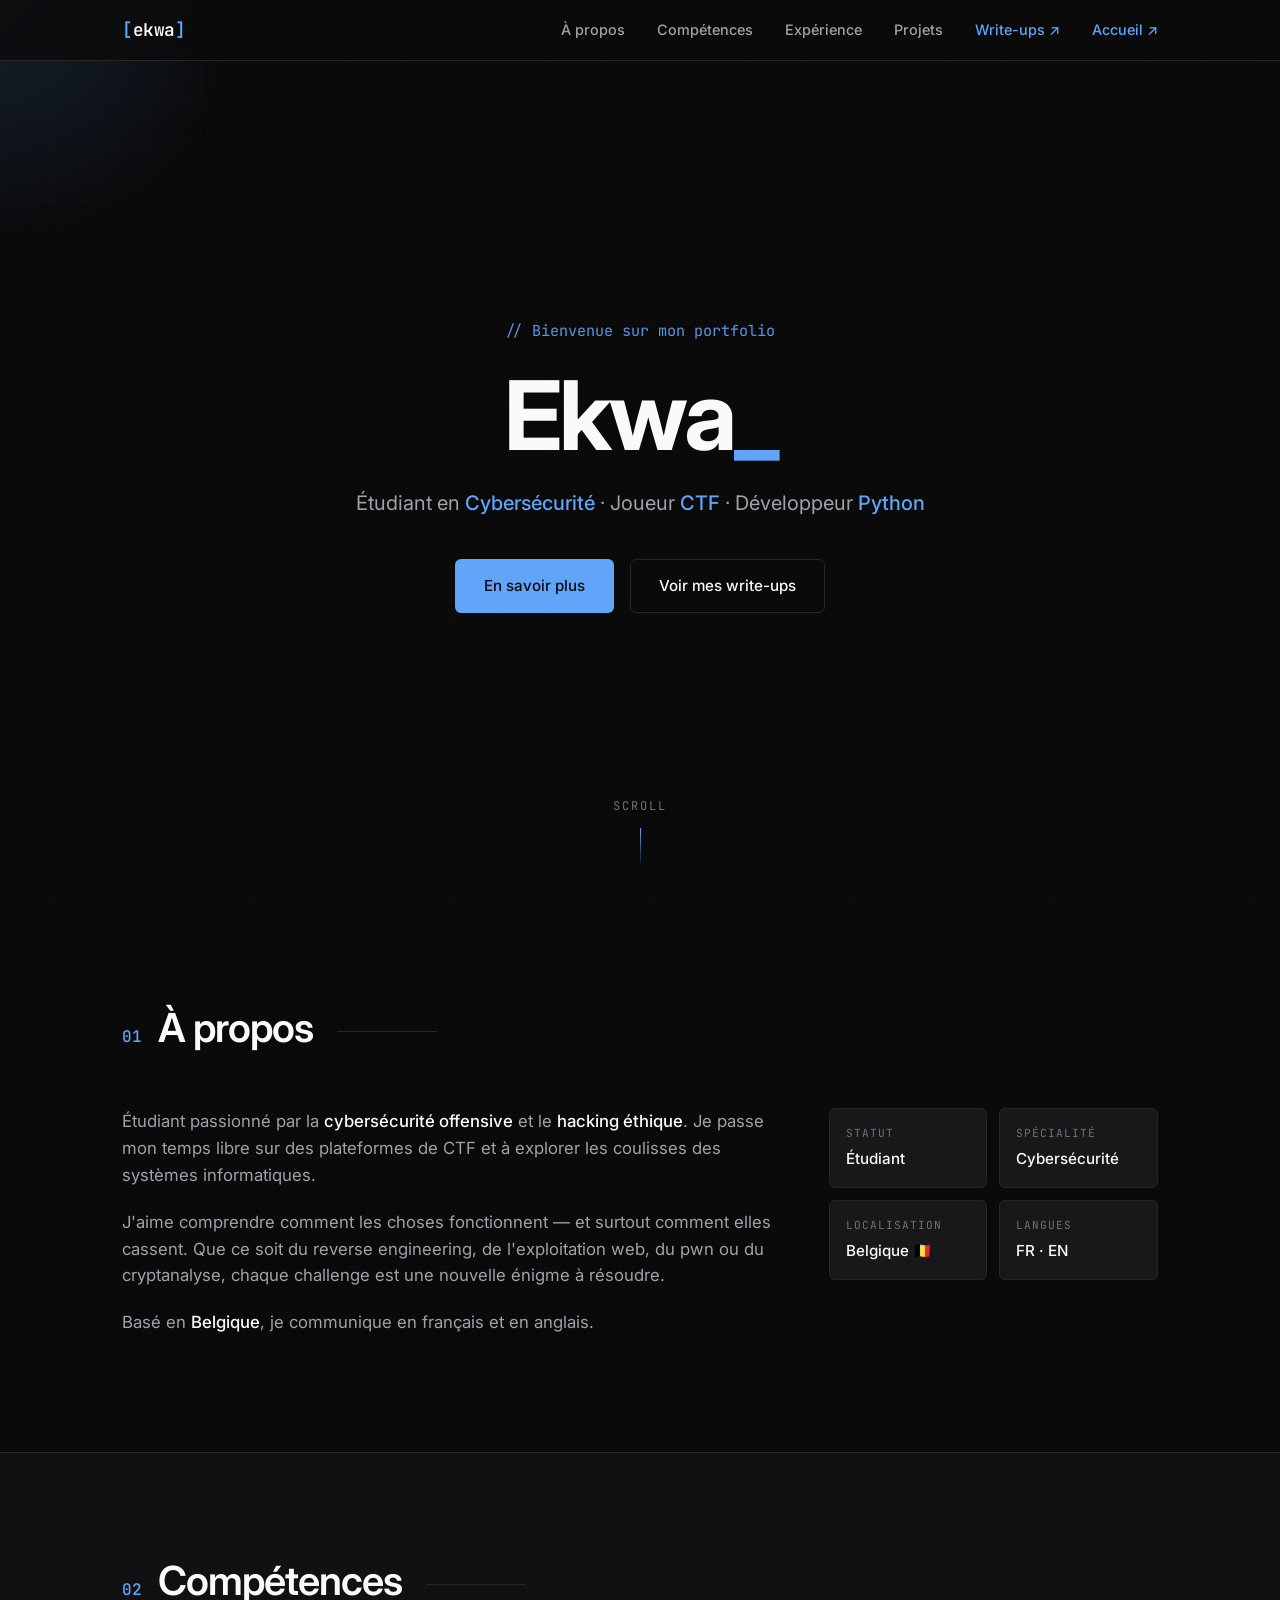
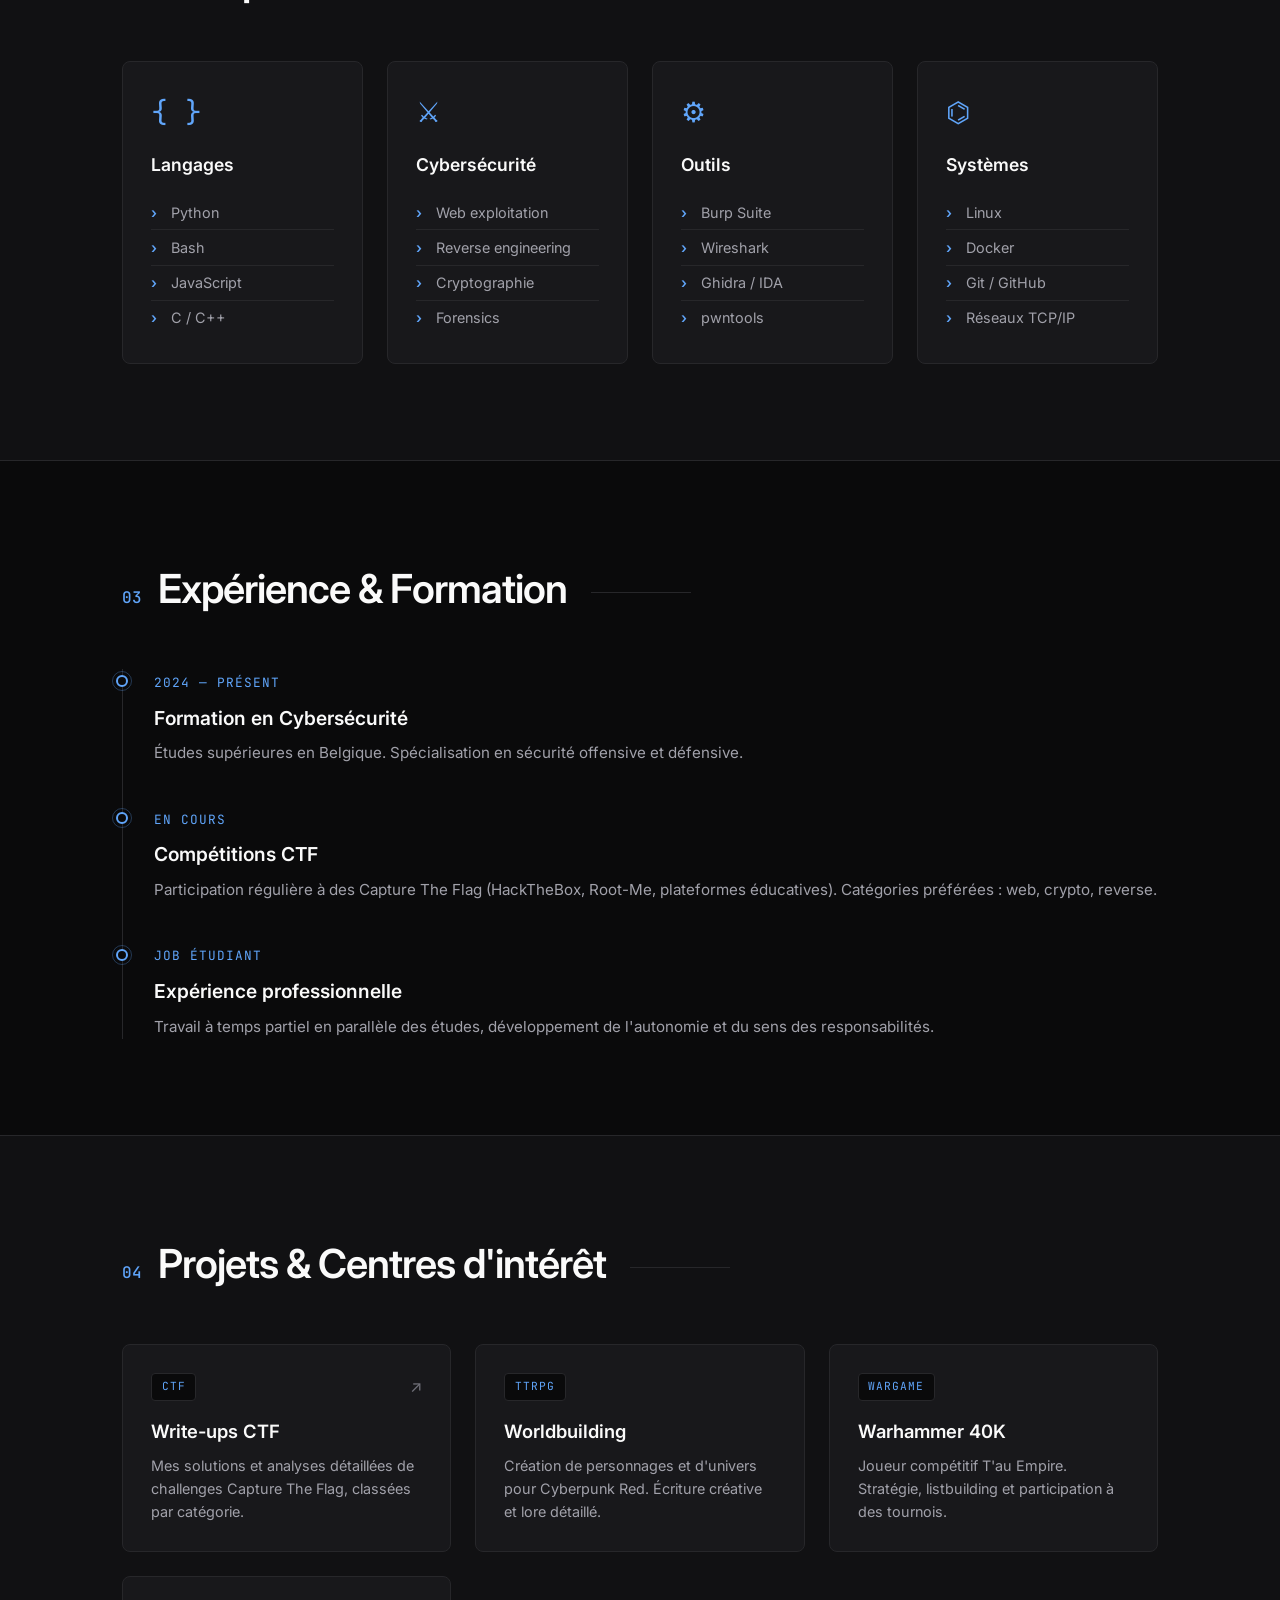
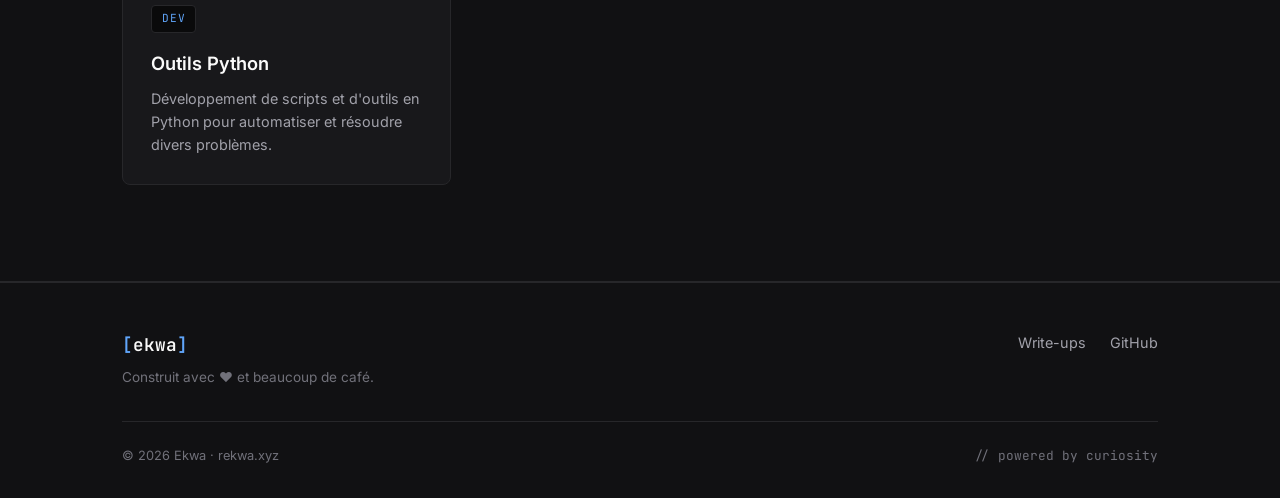
==== cv/index.html @ 4ee764b8 "main commit main commit" ====
<!DOCTYPE html>
<html lang="fr">
<head>
    <meta charset="UTF-8">
    <meta name="viewport" content="width=device-width, initial-scale=1.0">
    <title>Ekwa — Étudiant en Cybersécurité</title>
    <meta name="description" content="CV de Ekwa, étudiant en cybersécurité, joueur CTF, développeur Python.">
    <link rel="stylesheet" href="style.css">
    <link rel="preconnect" href="https://fonts.googleapis.com">
    <link rel="preconnect" href="https://fonts.gstatic.com" crossorigin>
    <link href="https://fonts.googleapis.com/css2?family=Inter:wght@300;400;500;600;700&family=JetBrains+Mono:wght@400;500&display=swap" rel="stylesheet">
</head>
<body>
    <div class="cursor-glow"></div>

    <nav class="navbar">
        <div class="nav-container">
            <a href="#" class="nav-logo">
                <span class="logo-bracket">[</span>ekwa<span class="logo-bracket">]</span>
            </a>
            <ul class="nav-links">
                <li><a href="#about">À propos</a></li>
                <li><a href="#skills">Compétences</a></li>
                <li><a href="#experience">Expérience</a></li>
                <li><a href="#projects">Projets</a></li>
                <li><a href="https://write-ups.rekwa.xyz" class="nav-external">Write-ups ↗</a></li>
                <li><a href="https://rekwa.xyz" class="nav-external">Accueil ↗</a></li>
            </ul>
        </div>
    </nav>

    <header class="hero">
        <div class="hero-content">
            <p class="hero-greeting">// Bienvenue sur mon portfolio</p>
            <h1 class="hero-title">
                Ekwa<span class="cursor-blink">_</span>
            </h1>
            <p class="hero-subtitle">
                Étudiant en <span class="accent">Cybersécurité</span> · Joueur <span class="accent">CTF</span> · Développeur <span class="accent">Python</span>
            </p>
            <div class="hero-actions">
                <a href="#about" class="btn btn-primary">En savoir plus</a>
                <a href="https://write-ups.rekwa.xyz" class="btn btn-secondary">Voir mes write-ups</a>
            </div>
        </div>
        <div class="hero-scroll">
            <span>scroll</span>
            <div class="scroll-line"></div>
        </div>
    </header>

    <section id="about" class="section">
        <div class="container">
            <div class="section-header">
                <span class="section-number">01</span>
                <h2 class="section-title">À propos</h2>
            </div>
            <div class="about-grid">
                <div class="about-text">
                    <p>Étudiant passionné par la <strong>cybersécurité offensive</strong> et le <strong>hacking éthique</strong>. Je passe mon temps libre sur des plateformes de CTF et à explorer les coulisses des systèmes informatiques.</p>
                    <p>J'aime comprendre comment les choses fonctionnent — et surtout comment elles cassent. Que ce soit du reverse engineering, de l'exploitation web, du pwn ou du cryptanalyse, chaque challenge est une nouvelle énigme à résoudre.</p>
                    <p>Basé en <strong>Belgique</strong>, je communique en français et en anglais.</p>
                </div>
                <div class="about-info">
                    <div class="info-card">
                        <span class="info-label">Statut</span>
                        <span class="info-value">Étudiant</span>
                    </div>
                    <div class="info-card">
                        <span class="info-label">Spécialité</span>
                        <span class="info-value">Cybersécurité</span>
                    </div>
                    <div class="info-card">
                        <span class="info-label">Localisation</span>
                        <span class="info-value">Belgique 🇧🇪</span>
                    </div>
                    <div class="info-card">
                        <span class="info-label">Langues</span>
                        <span class="info-value">FR · EN</span>
                    </div>
                </div>
            </div>
        </div>
    </section>

    <section id="skills" class="section section-alt">
        <div class="container">
            <div class="section-header">
                <span class="section-number">02</span>
                <h2 class="section-title">Compétences</h2>
            </div>
            <div class="skills-grid">
                <div class="skill-card">
                    <div class="skill-icon">{ }</div>
                    <h3>Langages</h3>
                    <ul class="skill-list">
                        <li>Python</li>
                        <li>Bash</li>
                        <li>JavaScript</li>
                        <li>C / C++</li>
                    </ul>
                </div>
                <div class="skill-card">
                    <div class="skill-icon">⚔</div>
                    <h3>Cybersécurité</h3>
                    <ul class="skill-list">
                        <li>Web exploitation</li>
                        <li>Reverse engineering</li>
                        <li>Cryptographie</li>
                        <li>Forensics</li>
                    </ul>
                </div>
                <div class="skill-card">
                    <div class="skill-icon">⚙</div>
                    <h3>Outils</h3>
                    <ul class="skill-list">
                        <li>Burp Suite</li>
                        <li>Wireshark</li>
                        <li>Ghidra / IDA</li>
                        <li>pwntools</li>
                    </ul>
                </div>
                <div class="skill-card">
                    <div class="skill-icon">⌬</div>
                    <h3>Systèmes</h3>
                    <ul class="skill-list">
                        <li>Linux</li>
                        <li>Docker</li>
                        <li>Git / GitHub</li>
                        <li>Réseaux TCP/IP</li>
                    </ul>
                </div>
            </div>
        </div>
    </section>

    <section id="experience" class="section">
        <div class="container">
            <div class="section-header">
                <span class="section-number">03</span>
                <h2 class="section-title">Expérience &amp; Formation</h2>
            </div>
            <div class="timeline">
                <div class="timeline-item">
                    <div class="timeline-marker"></div>
                    <div class="timeline-content">
                        <span class="timeline-date">2024 — Présent</span>
                        <h3>Formation en Cybersécurité</h3>
                        <p>Études supérieures en Belgique. Spécialisation en sécurité offensive et défensive.</p>
                    </div>
                </div>
                <div class="timeline-item">
                    <div class="timeline-marker"></div>
                    <div class="timeline-content">
                        <span class="timeline-date">En cours</span>
                        <h3>Compétitions CTF</h3>
                        <p>Participation régulière à des Capture The Flag (HackTheBox, Root-Me, plateformes éducatives). Catégories préférées : web, crypto, reverse.</p>
                    </div>
                </div>
                <div class="timeline-item">
                    <div class="timeline-marker"></div>
                    <div class="timeline-content">
                        <span class="timeline-date">Job étudiant</span>
                        <h3>Expérience professionnelle</h3>
                        <p>Travail à temps partiel en parallèle des études, développement de l'autonomie et du sens des responsabilités.</p>
                    </div>
                </div>
            </div>
        </div>
    </section>

    <section id="projects" class="section section-alt">
        <div class="container">
            <div class="section-header">
                <span class="section-number">04</span>
                <h2 class="section-title">Projets &amp; Centres d'intérêt</h2>
            </div>
            <div class="projects-grid">
                <a href="https://write-ups.rekwa.xyz" class="project-card">
                    <div class="project-header">
                        <span class="project-tag">CTF</span>
                        <span class="project-arrow">↗</span>
                    </div>
                    <h3>Write-ups CTF</h3>
                    <p>Mes solutions et analyses détaillées de challenges Capture The Flag, classées par catégorie.</p>
                </a>
                <div class="project-card">
                    <div class="project-header">
                        <span class="project-tag">TTRPG</span>
                    </div>
                    <h3>Worldbuilding</h3>
                    <p>Création de personnages et d'univers pour Cyberpunk Red. Écriture créative et lore détaillé.</p>
                </div>
                <div class="project-card">
                    <div class="project-header">
                        <span class="project-tag">WARGAME</span>
                    </div>
                    <h3>Warhammer 40K</h3>
                    <p>Joueur compétitif T'au Empire. Stratégie, listbuilding et participation à des tournois.</p>
                </div>
                <div class="project-card">
                    <div class="project-header">
                        <span class="project-tag">DEV</span>
                    </div>
                    <h3>Outils Python</h3>
                    <p>Développement de scripts et d'outils en Python pour automatiser et résoudre divers problèmes.</p>
                </div>
            </div>
        </div>
    </section>

    <footer class="footer">
        <div class="container">
            <div class="footer-content">
                <div class="footer-brand">
                    <span class="logo-bracket">[</span>ekwa<span class="logo-bracket">]</span>
                    <p>Construit avec ❤ et beaucoup de café.</p>
                </div>
                <div class="footer-links">
                    <a href="https://write-ups.rekwa.xyz">Write-ups</a>
                    <a href="https://github.com/Rekwaa" target="_blank" rel="noopener">GitHub</a>
                </div>
            </div>
            <div class="footer-bottom">
                <p>© <span id="year"></span> Ekwa · rekwa.xyz</p>
                <p class="footer-mono">// powered by curiosity</p>
            </div>
        </div>
    </footer>

    <script>
        document.getElementById('year').textContent = new Date().getFullYear();

        // Smooth scroll
        document.querySelectorAll('a[href^="#"]').forEach(anchor => {
            anchor.addEventListener('click', function (e) {
                const target = document.querySelector(this.getAttribute('href'));
                if (target) {
                    e.preventDefault();
                    target.scrollIntoView({ behavior: 'smooth', block: 'start' });
                }
            });
        });

        // Cursor glow effect
        const glow = document.querySelector('.cursor-glow');
        document.addEventListener('mousemove', (e) => {
            glow.style.left = e.clientX + 'px';
            glow.style.top = e.clientY + 'px';
        });

        // Reveal on scroll
        const observer = new IntersectionObserver((entries) => {
            entries.forEach(entry => {
                if (entry.isIntersecting) {
                    entry.target.classList.add('visible');
                }
            });
        }, { threshold: 0.1 });

        document.querySelectorAll('.section, .skill-card, .project-card, .timeline-item').forEach(el => {
            observer.observe(el);
        });
    </script>
</body>
</html>
---- cv/style.css ----
/* ============ RESET & BASE ============ */
*, *::before, *::after {
    box-sizing: border-box;
    margin: 0;
    padding: 0;
}

:root {
    --bg-primary: #0a0a0b;
    --bg-secondary: #111113;
    --bg-tertiary: #18181b;
    --border: #27272a;
    --border-hover: #3f3f46;
    --text-primary: #fafafa;
    --text-secondary: #a1a1aa;
    --text-muted: #71717a;
    --accent: #60a5fa;
    --accent-hover: #93c5fd;
    --accent-glow: rgba(96, 165, 250, 0.15);
    --font-sans: 'Inter', -apple-system, BlinkMacSystemFont, sans-serif;
    --font-mono: 'JetBrains Mono', 'Courier New', monospace;
}

html {
    scroll-behavior: smooth;
}

body {
    background: var(--bg-primary);
    color: var(--text-primary);
    font-family: var(--font-sans);
    line-height: 1.6;
    overflow-x: hidden;
    -webkit-font-smoothing: antialiased;
    cursor: default;
}

/* Background grid pattern */
body::before {
    content: '';
    position: fixed;
    top: 0; left: 0;
    width: 100%; height: 100%;
    background-image:
        linear-gradient(rgba(255,255,255,0.015) 1px, transparent 1px),
        linear-gradient(90deg, rgba(255,255,255,0.015) 1px, transparent 1px);
    background-size: 50px 50px;
    pointer-events: none;
    z-index: 0;
}

.cursor-glow {
    position: fixed;
    width: 500px; height: 500px;
    border-radius: 50%;
    background: radial-gradient(circle, var(--accent-glow) 0%, transparent 70%);
    pointer-events: none;
    transform: translate(-50%, -50%);
    z-index: 1;
    transition: opacity 0.3s;
}

.container {
    max-width: 1100px;
    margin: 0 auto;
    padding: 0 2rem;
    position: relative;
    z-index: 2;
}

/* ============ NAVIGATION ============ */
.navbar {
    position: fixed;
    top: 0; left: 0; right: 0;
    background: rgba(10, 10, 11, 0.8);
    backdrop-filter: blur(12px);
    -webkit-backdrop-filter: blur(12px);
    border-bottom: 1px solid var(--border);
    z-index: 100;
    padding: 1rem 0;
}

.nav-container {
    max-width: 1100px;
    margin: 0 auto;
    padding: 0 2rem;
    display: flex;
    justify-content: space-between;
    align-items: center;
}

.nav-logo {
    font-family: var(--font-mono);
    font-size: 1.1rem;
    font-weight: 600;
    color: var(--text-primary);
    text-decoration: none;
    letter-spacing: -0.5px;
}

.logo-bracket {
    color: var(--accent);
}

.nav-links {
    display: flex;
    gap: 2rem;
    list-style: none;
}

.nav-links a {
    color: var(--text-secondary);
    text-decoration: none;
    font-size: 0.9rem;
    font-weight: 500;
    transition: color 0.2s;
    position: relative;
}

.nav-links a:hover {
    color: var(--text-primary);
}

.nav-links a:not(.nav-external)::after {
    content: '';
    position: absolute;
    bottom: -4px; left: 0;
    width: 0; height: 1px;
    background: var(--accent);
    transition: width 0.2s;
}

.nav-links a:not(.nav-external):hover::after {
    width: 100%;
}

.nav-external {
    color: var(--accent) !important;
}

/* ============ HERO ============ */
.hero {
    min-height: 100vh;
    display: flex;
    flex-direction: column;
    justify-content: center;
    align-items: center;
    position: relative;
    padding: 6rem 2rem 4rem;
    z-index: 2;
}

.hero-content {
    text-align: center;
    max-width: 800px;
    animation: fadeInUp 0.8s ease-out;
}

.hero-greeting {
    font-family: var(--font-mono);
    color: var(--accent);
    font-size: 0.95rem;
    margin-bottom: 1.5rem;
    opacity: 0.9;
}

.hero-title {
    font-size: clamp(3rem, 10vw, 6rem);
    font-weight: 700;
    letter-spacing: -3px;
    margin-bottom: 1.5rem;
    line-height: 1;
}

.cursor-blink {
    color: var(--accent);
    animation: blink 1s infinite;
}

@keyframes blink {
    0%, 50% { opacity: 1; }
    51%, 100% { opacity: 0; }
}

.hero-subtitle {
    font-size: 1.25rem;
    color: var(--text-secondary);
    margin-bottom: 2.5rem;
    font-weight: 400;
}

.accent {
    color: var(--accent);
    font-weight: 500;
}

.hero-actions {
    display: flex;
    gap: 1rem;
    justify-content: center;
    flex-wrap: wrap;
}

.btn {
    padding: 0.85rem 1.75rem;
    border-radius: 6px;
    text-decoration: none;
    font-weight: 500;
    font-size: 0.95rem;
    transition: all 0.2s;
    display: inline-block;
    border: 1px solid transparent;
}

.btn-primary {
    background: var(--accent);
    color: var(--bg-primary);
}

.btn-primary:hover {
    background: var(--accent-hover);
    transform: translateY(-2px);
    box-shadow: 0 10px 25px var(--accent-glow);
}

.btn-secondary {
    background: transparent;
    color: var(--text-primary);
    border-color: var(--border);
}

.btn-secondary:hover {
    border-color: var(--accent);
    color: var(--accent);
    transform: translateY(-2px);
}

.hero-scroll {
    position: absolute;
    bottom: 2rem;
    left: 50%;
    transform: translateX(-50%);
    display: flex;
    flex-direction: column;
    align-items: center;
    gap: 0.75rem;
    color: var(--text-muted);
    font-family: var(--font-mono);
    font-size: 0.75rem;
    letter-spacing: 2px;
    text-transform: uppercase;
}

.scroll-line {
    width: 1px;
    height: 40px;
    background: linear-gradient(to bottom, var(--accent), transparent);
    animation: scrollPulse 2s infinite;
}

@keyframes scrollPulse {
    0% { transform: scaleY(0.5); transform-origin: top; }
    50% { transform: scaleY(1); transform-origin: top; }
    50.01% { transform-origin: bottom; }
    100% { transform: scaleY(0.5); transform-origin: bottom; }
}

@keyframes fadeInUp {
    from { opacity: 0; transform: translateY(30px); }
    to { opacity: 1; transform: translateY(0); }
}

/* ============ SECTIONS ============ */
.section {
    padding: 6rem 0;
    position: relative;
    z-index: 2;
    opacity: 0;
    transform: translateY(20px);
    transition: opacity 0.6s, transform 0.6s;
}

.section.visible {
    opacity: 1;
    transform: translateY(0);
}

.section-alt {
    background: var(--bg-secondary);
    border-top: 1px solid var(--border);
    border-bottom: 1px solid var(--border);
}

.section-header {
    display: flex;
    align-items: baseline;
    gap: 1rem;
    margin-bottom: 3rem;
}

.section-number {
    font-family: var(--font-mono);
    color: var(--accent);
    font-size: 1rem;
    font-weight: 500;
}

.section-title {
    font-size: clamp(1.75rem, 4vw, 2.5rem);
    font-weight: 600;
    letter-spacing: -1px;
}

.section-title::after {
    content: '';
    display: inline-block;
    width: 100px;
    height: 1px;
    background: var(--border);
    vertical-align: middle;
    margin-left: 1.5rem;
}

/* ============ ABOUT ============ */
.about-grid {
    display: grid;
    grid-template-columns: 2fr 1fr;
    gap: 3rem;
    align-items: start;
}

.about-text p {
    color: var(--text-secondary);
    margin-bottom: 1.25rem;
    font-size: 1.05rem;
}

.about-text strong {
    color: var(--text-primary);
    font-weight: 500;
}

.about-info {
    display: grid;
    grid-template-columns: 1fr 1fr;
    gap: 0.75rem;
}

.info-card {
    background: var(--bg-tertiary);
    border: 1px solid var(--border);
    border-radius: 6px;
    padding: 1rem;
    display: flex;
    flex-direction: column;
    gap: 0.25rem;
    transition: border-color 0.2s;
}

.info-card:hover {
    border-color: var(--border-hover);
}

.info-label {
    font-family: var(--font-mono);
    font-size: 0.7rem;
    text-transform: uppercase;
    color: var(--text-muted);
    letter-spacing: 1px;
}

.info-value {
    color: var(--text-primary);
    font-weight: 500;
    font-size: 0.95rem;
}

/* ============ SKILLS ============ */
.skills-grid {
    display: grid;
    grid-template-columns: repeat(auto-fit, minmax(220px, 1fr));
    gap: 1.5rem;
}

.skill-card {
    background: var(--bg-tertiary);
    border: 1px solid var(--border);
    border-radius: 8px;
    padding: 1.75rem;
    transition: all 0.3s;
    opacity: 0;
    transform: translateY(20px);
}

.skill-card.visible {
    opacity: 1;
    transform: translateY(0);
}

.skill-card:hover {
    border-color: var(--accent);
    transform: translateY(-4px);
    box-shadow: 0 10px 30px rgba(0,0,0,0.3);
}

.skill-icon {
    font-family: var(--font-mono);
    font-size: 1.75rem;
    color: var(--accent);
    margin-bottom: 1rem;
}

.skill-card h3 {
    font-size: 1.1rem;
    margin-bottom: 1rem;
    font-weight: 600;
}

.skill-list {
    list-style: none;
}

.skill-list li {
    color: var(--text-secondary);
    padding: 0.35rem 0;
    font-size: 0.9rem;
    border-bottom: 1px solid var(--border);
    position: relative;
    padding-left: 1.25rem;
}

.skill-list li::before {
    content: '›';
    position: absolute;
    left: 0;
    color: var(--accent);
    font-weight: 600;
}

.skill-list li:last-child {
    border-bottom: none;
}

/* ============ TIMELINE ============ */
.timeline {
    position: relative;
    padding-left: 2rem;
}

.timeline::before {
    content: '';
    position: absolute;
    left: 0; top: 0; bottom: 0;
    width: 1px;
    background: var(--border);
}

.timeline-item {
    position: relative;
    padding-bottom: 2.5rem;
    opacity: 0;
    transform: translateX(-20px);
    transition: all 0.5s;
}

.timeline-item.visible {
    opacity: 1;
    transform: translateX(0);
}

.timeline-item:last-child {
    padding-bottom: 0;
}

.timeline-marker {
    position: absolute;
    left: -2.4rem;
    top: 0.4rem;
    width: 12px; height: 12px;
    background: var(--bg-primary);
    border: 2px solid var(--accent);
    border-radius: 50%;
}

.timeline-marker::after {
    content: '';
    position: absolute;
    inset: -6px;
    border: 1px solid var(--accent);
    border-radius: 50%;
    opacity: 0.3;
    animation: ping 2s infinite;
}

@keyframes ping {
    0% { transform: scale(1); opacity: 0.3; }
    100% { transform: scale(1.8); opacity: 0; }
}

.timeline-date {
    font-family: var(--font-mono);
    font-size: 0.8rem;
    color: var(--accent);
    text-transform: uppercase;
    letter-spacing: 1px;
}

.timeline-content h3 {
    font-size: 1.2rem;
    margin: 0.5rem 0;
    font-weight: 600;
}

.timeline-content p {
    color: var(--text-secondary);
    font-size: 0.95rem;
}

/* ============ PROJECTS ============ */
.projects-grid {
    display: grid;
    grid-template-columns: repeat(auto-fit, minmax(250px, 1fr));
    gap: 1.5rem;
}

.project-card {
    background: var(--bg-tertiary);
    border: 1px solid var(--border);
    border-radius: 8px;
    padding: 1.75rem;
    text-decoration: none;
    color: inherit;
    display: block;
    transition: all 0.3s;
    opacity: 0;
    transform: translateY(20px);
}

.project-card.visible {
    opacity: 1;
    transform: translateY(0);
}

.project-card:hover {
    border-color: var(--accent);
    transform: translateY(-4px);
    box-shadow: 0 10px 30px rgba(0,0,0,0.3);
}

.project-header {
    display: flex;
    justify-content: space-between;
    align-items: center;
    margin-bottom: 1rem;
}

.project-tag {
    font-family: var(--font-mono);
    font-size: 0.7rem;
    background: var(--bg-primary);
    color: var(--accent);
    padding: 0.25rem 0.6rem;
    border-radius: 4px;
    border: 1px solid var(--border);
    text-transform: uppercase;
    letter-spacing: 1px;
}

.project-arrow {
    color: var(--text-muted);
    transition: all 0.2s;
}

.project-card:hover .project-arrow {
    color: var(--accent);
    transform: translate(2px, -2px);
}

.project-card h3 {
    font-size: 1.15rem;
    margin-bottom: 0.5rem;
    font-weight: 600;
}

.project-card p {
    color: var(--text-secondary);
    font-size: 0.9rem;
}

/* ============ FOOTER ============ */
.footer {
    background: var(--bg-secondary);
    border-top: 1px solid var(--border);
    padding: 3rem 0 2rem;
    position: relative;
    z-index: 2;
}

.footer-content {
    display: flex;
    justify-content: space-between;
    align-items: flex-start;
    flex-wrap: wrap;
    gap: 2rem;
    padding-bottom: 2rem;
    border-bottom: 1px solid var(--border);
    margin-bottom: 1.5rem;
}

.footer-brand {
    font-family: var(--font-mono);
    font-size: 1.1rem;
    font-weight: 600;
}

.footer-brand p {
    font-family: var(--font-sans);
    font-weight: 400;
    font-size: 0.85rem;
    color: var(--text-muted);
    margin-top: 0.5rem;
}

.footer-links {
    display: flex;
    gap: 1.5rem;
}

.footer-links a {
    color: var(--text-secondary);
    text-decoration: none;
    font-size: 0.9rem;
    transition: color 0.2s;
}

.footer-links a:hover {
    color: var(--accent);
}

.footer-bottom {
    display: flex;
    justify-content: space-between;
    flex-wrap: wrap;
    gap: 0.5rem;
    font-size: 0.8rem;
    color: var(--text-muted);
}

.footer-mono {
    font-family: var(--font-mono);
}

/* ============ RESPONSIVE ============ */
@media (max-width: 768px) {
    .nav-links { gap: 1rem; }
    .nav-links a { font-size: 0.8rem; }
    .nav-links li:nth-child(1),
    .nav-links li:nth-child(3) { display: none; }
    .about-grid { grid-template-columns: 1fr; }
    .section-title::after { display: none; }
    .container { padding: 0 1.25rem; }
    .nav-container { padding: 0 1.25rem; }
    .section { padding: 4rem 0; }
    .cursor-glow { display: none; }
}
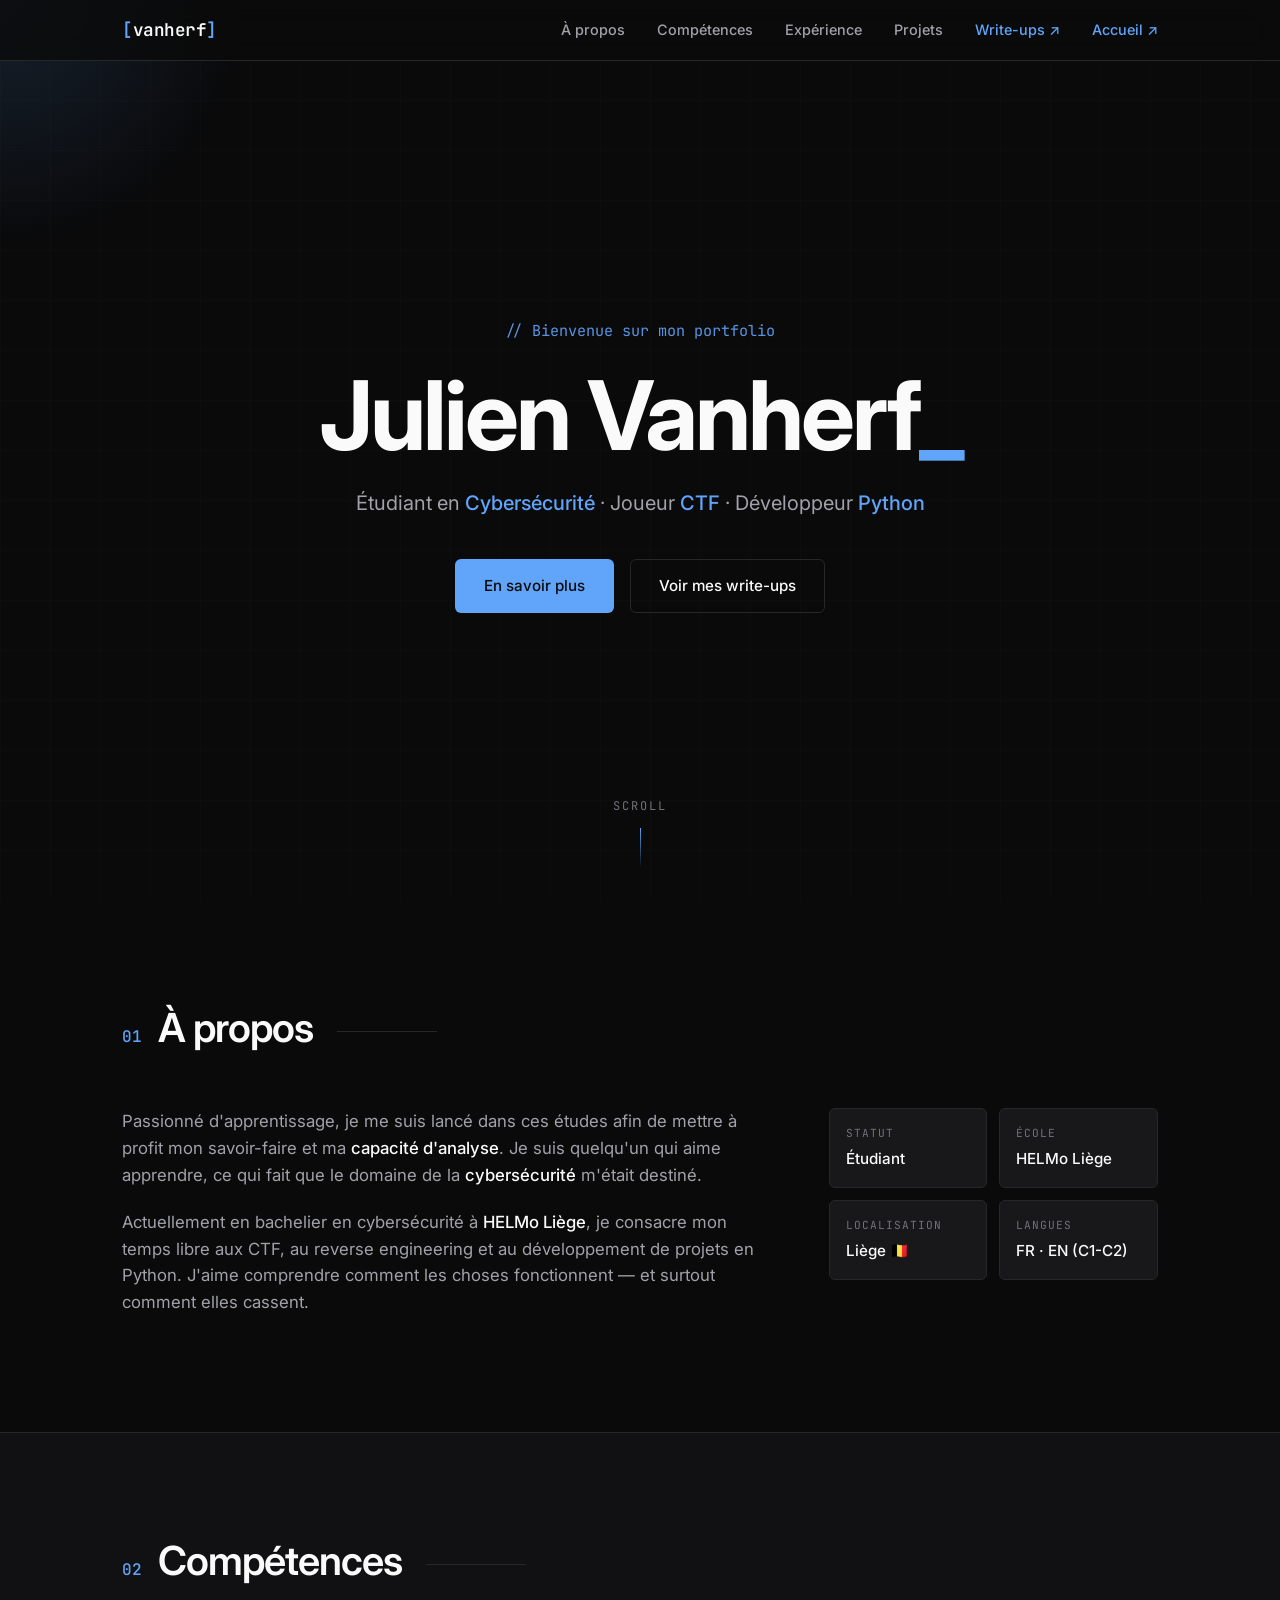
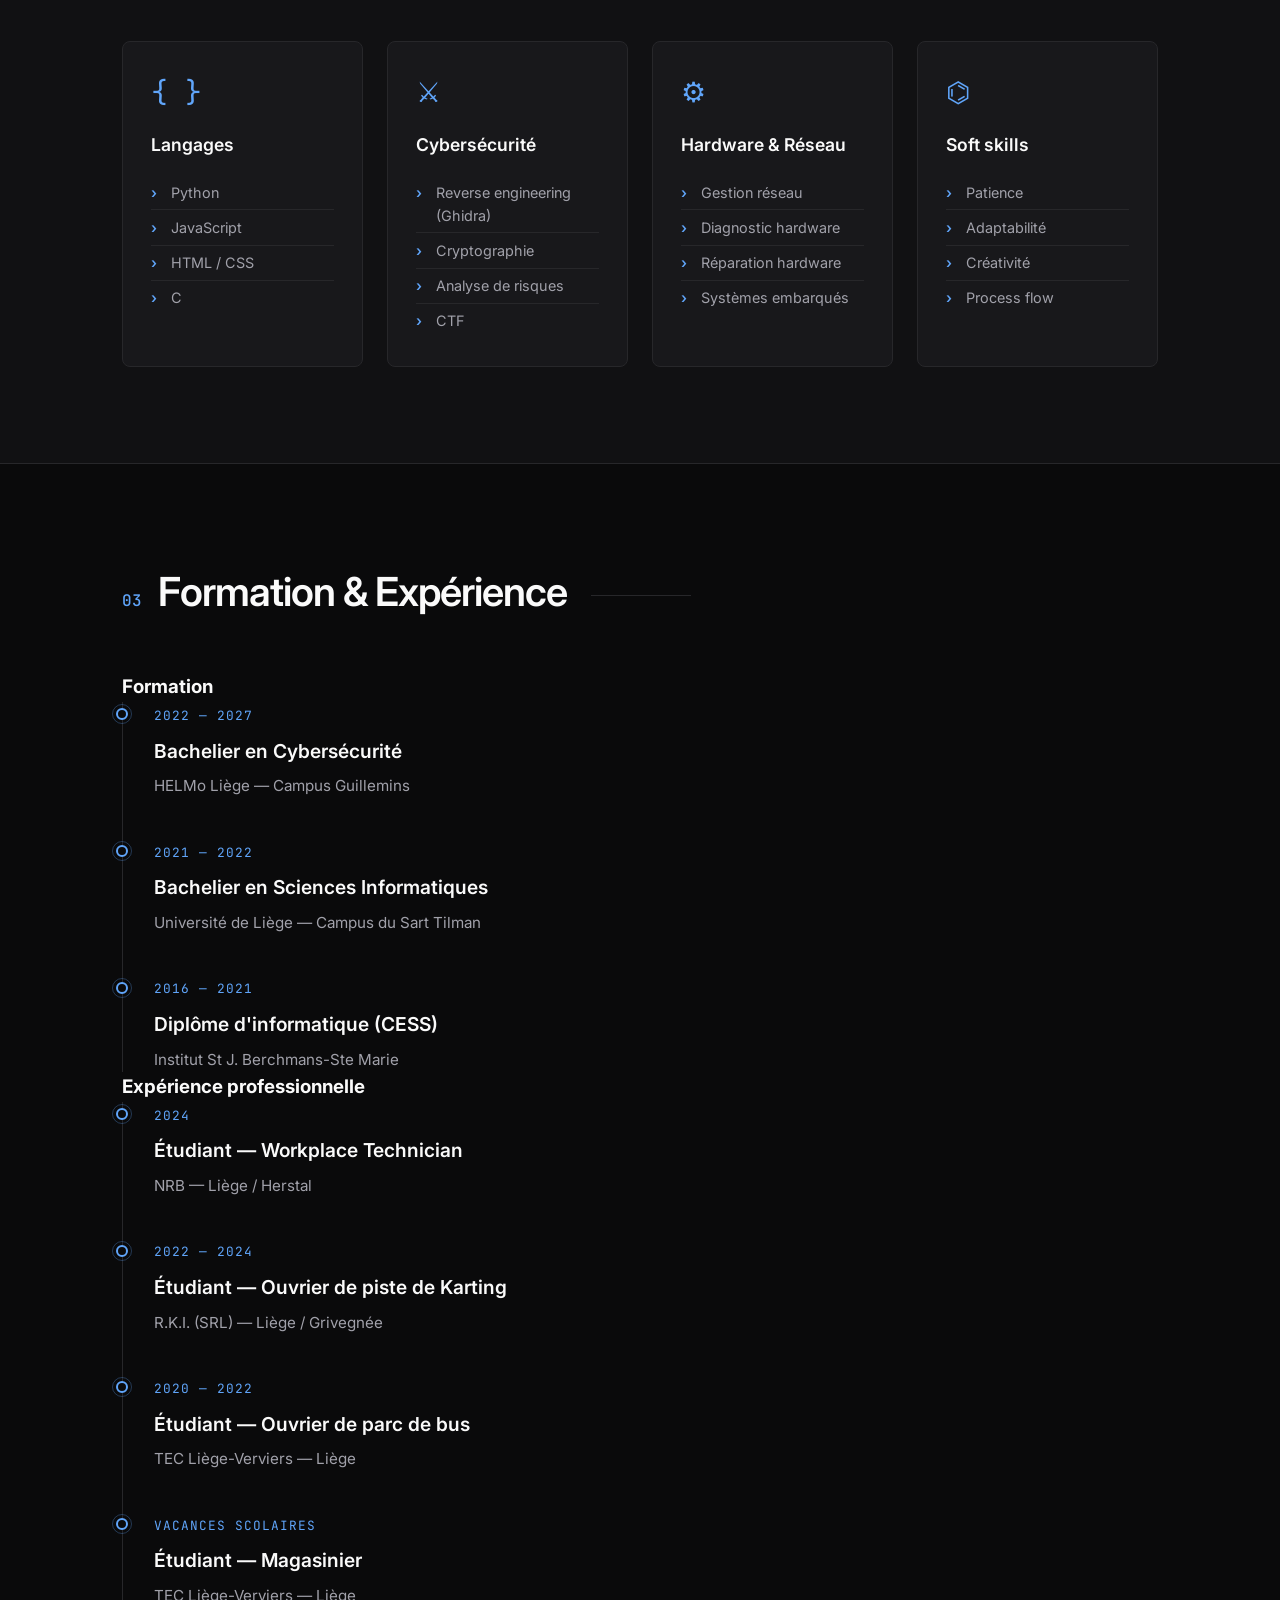
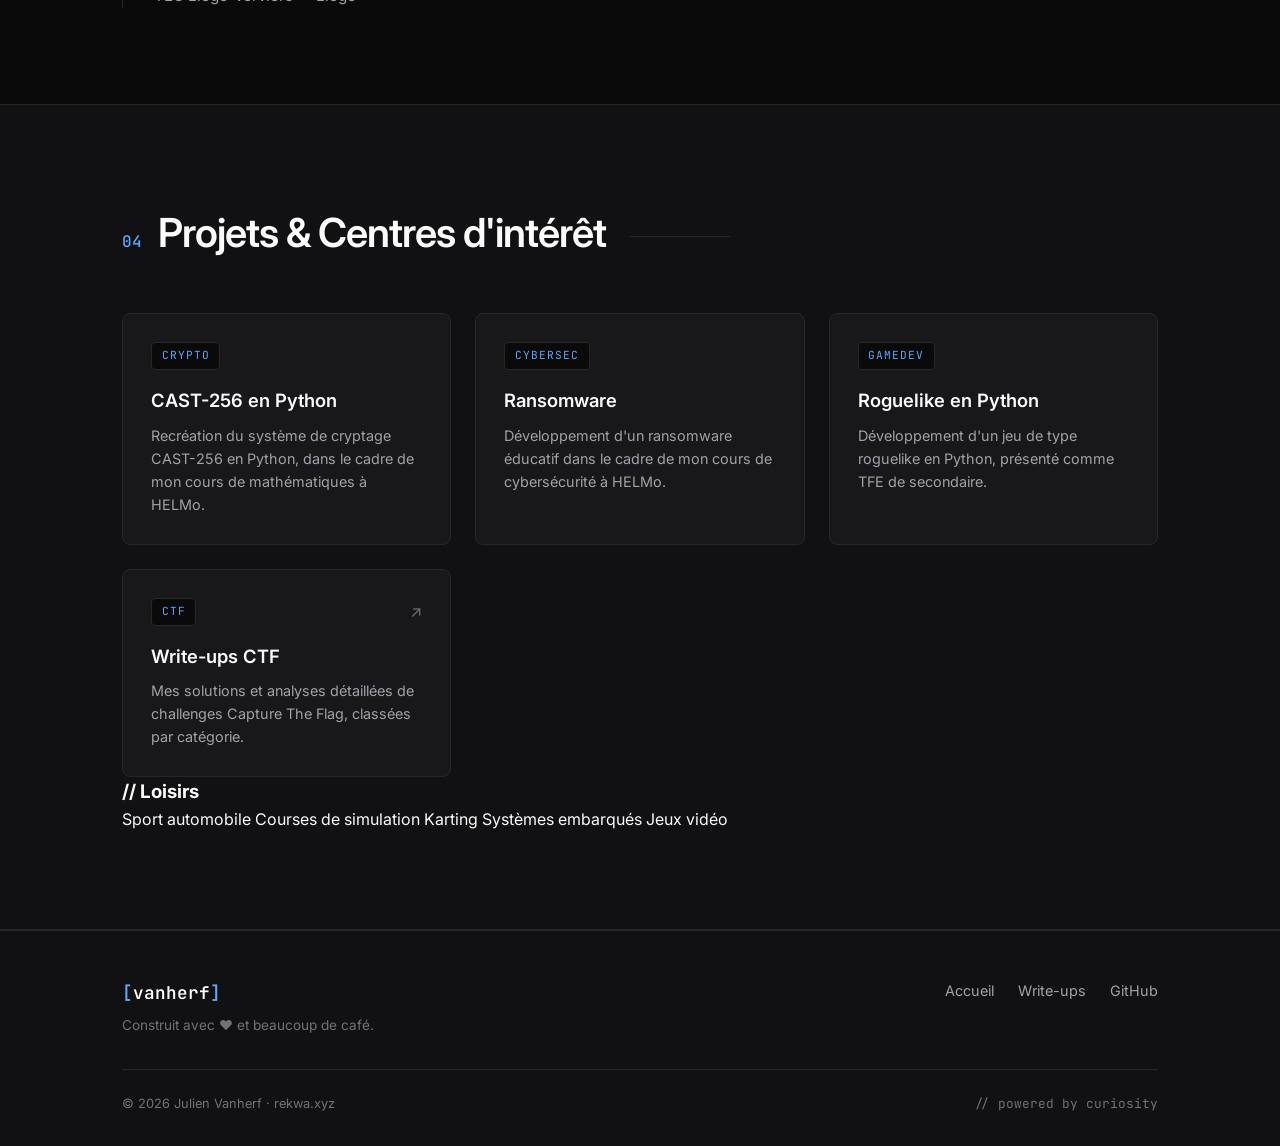
==== commit 453aaffc: "Update index.html updated version of my cv" ====
--- a/cv/index.html
+++ b/cv/index.html
@@ -3,8 +3,8 @@
 <head>
     <meta charset="UTF-8">
     <meta name="viewport" content="width=device-width, initial-scale=1.0">
-    <title>Ekwa — Étudiant en Cybersécurité</title>
-    <meta name="description" content="CV de Ekwa, étudiant en cybersécurité, joueur CTF, développeur Python.">
+    <title>Julien Vanherf — Étudiant en Cybersécurité</title>
+    <meta name="description" content="CV de Julien Vanherf, étudiant en cybersécurité à HELMo Liège, joueur CTF, développeur Python.">
     <link rel="stylesheet" href="style.css">
     <link rel="preconnect" href="https://fonts.googleapis.com">
     <link rel="preconnect" href="https://fonts.gstatic.com" crossorigin>
@@ -16,7 +16,7 @@
     <nav class="navbar">
         <div class="nav-container">
             <a href="#" class="nav-logo">
-                <span class="logo-bracket">[</span>ekwa<span class="logo-bracket">]</span>
+                <span class="logo-bracket">[</span>vanherf<span class="logo-bracket">]</span>
             </a>
             <ul class="nav-links">
                 <li><a href="#about">À propos</a></li>
@@ -33,7 +33,7 @@
         <div class="hero-content">
             <p class="hero-greeting">// Bienvenue sur mon portfolio</p>
             <h1 class="hero-title">
-                Ekwa<span class="cursor-blink">_</span>
+                Julien Vanherf<span class="cursor-blink">_</span>
             </h1>
             <p class="hero-subtitle">
                 Étudiant en <span class="accent">Cybersécurité</span> · Joueur <span class="accent">CTF</span> · Développeur <span class="accent">Python</span>
@@ -57,9 +57,8 @@
             </div>
             <div class="about-grid">
                 <div class="about-text">
-                    <p>Étudiant passionné par la <strong>cybersécurité offensive</strong> et le <strong>hacking éthique</strong>. Je passe mon temps libre sur des plateformes de CTF et à explorer les coulisses des systèmes informatiques.</p>
-                    <p>J'aime comprendre comment les choses fonctionnent — et surtout comment elles cassent. Que ce soit du reverse engineering, de l'exploitation web, du pwn ou du cryptanalyse, chaque challenge est une nouvelle énigme à résoudre.</p>
-                    <p>Basé en <strong>Belgique</strong>, je communique en français et en anglais.</p>
+                    <p>Passionné d'apprentissage, je me suis lancé dans ces études afin de mettre à profit mon savoir-faire et ma <strong>capacité d'analyse</strong>. Je suis quelqu'un qui aime apprendre, ce qui fait que le domaine de la <strong>cybersécurité</strong> m'était destiné.</p>
+                    <p>Actuellement en bachelier en cybersécurité à <strong>HELMo Liège</strong>, je consacre mon temps libre aux CTF, au reverse engineering et au développement de projets en Python. J'aime comprendre comment les choses fonctionnent — et surtout comment elles cassent.</p>
                 </div>
                 <div class="about-info">
                     <div class="info-card">
@@ -67,16 +66,16 @@
                         <span class="info-value">Étudiant</span>
                     </div>
                     <div class="info-card">
-                        <span class="info-label">Spécialité</span>
-                        <span class="info-value">Cybersécurité</span>
+                        <span class="info-label">École</span>
+                        <span class="info-value">HELMo Liège</span>
                     </div>
                     <div class="info-card">
                         <span class="info-label">Localisation</span>
-                        <span class="info-value">Belgique 🇧🇪</span>
+                        <span class="info-value">Liège 🇧🇪</span>
                     </div>
                     <div class="info-card">
                         <span class="info-label">Langues</span>
-                        <span class="info-value">FR · EN</span>
+                        <span class="info-value">FR · EN (C1-C2)</span>
                     </div>
                 </div>
             </div>
@@ -95,39 +94,39 @@
                     <h3>Langages</h3>
                     <ul class="skill-list">
                         <li>Python</li>
-                        <li>Bash</li>
                         <li>JavaScript</li>
-                        <li>C / C++</li>
+                        <li>HTML / CSS</li>
+                        <li>C</li>
                     </ul>
                 </div>
                 <div class="skill-card">
                     <div class="skill-icon">⚔</div>
                     <h3>Cybersécurité</h3>
                     <ul class="skill-list">
-                        <li>Web exploitation</li>
-                        <li>Reverse engineering</li>
+                        <li>Reverse engineering (Ghidra)</li>
                         <li>Cryptographie</li>
-                        <li>Forensics</li>
+                        <li>Analyse de risques</li>
+                        <li>CTF</li>
                     </ul>
                 </div>
                 <div class="skill-card">
                     <div class="skill-icon">⚙</div>
-                    <h3>Outils</h3>
+                    <h3>Hardware & Réseau</h3>
                     <ul class="skill-list">
-                        <li>Burp Suite</li>
-                        <li>Wireshark</li>
-                        <li>Ghidra / IDA</li>
-                        <li>pwntools</li>
+                        <li>Gestion réseau</li>
+                        <li>Diagnostic hardware</li>
+                        <li>Réparation hardware</li>
+                        <li>Systèmes embarqués</li>
                     </ul>
                 </div>
                 <div class="skill-card">
                     <div class="skill-icon">⌬</div>
-                    <h3>Systèmes</h3>
+                    <h3>Soft skills</h3>
                     <ul class="skill-list">
-                        <li>Linux</li>
-                        <li>Docker</li>
-                        <li>Git / GitHub</li>
-                        <li>Réseaux TCP/IP</li>
+                        <li>Patience</li>
+                        <li>Adaptabilité</li>
+                        <li>Créativité</li>
+                        <li>Process flow</li>
                     </ul>
                 </div>
             </div>
@@ -138,31 +137,69 @@
         <div class="container">
             <div class="section-header">
                 <span class="section-number">03</span>
-                <h2 class="section-title">Expérience &amp; Formation</h2>
-            </div>
+                <h2 class="section-title">Formation &amp; Expérience</h2>
+            </div>
+
+            <h3 class="timeline-subtitle">Formation</h3>
             <div class="timeline">
                 <div class="timeline-item">
                     <div class="timeline-marker"></div>
                     <div class="timeline-content">
-                        <span class="timeline-date">2024 — Présent</span>
-                        <h3>Formation en Cybersécurité</h3>
-                        <p>Études supérieures en Belgique. Spécialisation en sécurité offensive et défensive.</p>
-                    </div>
-                </div>
-                <div class="timeline-item">
-                    <div class="timeline-marker"></div>
-                    <div class="timeline-content">
-                        <span class="timeline-date">En cours</span>
-                        <h3>Compétitions CTF</h3>
-                        <p>Participation régulière à des Capture The Flag (HackTheBox, Root-Me, plateformes éducatives). Catégories préférées : web, crypto, reverse.</p>
-                    </div>
-                </div>
-                <div class="timeline-item">
-                    <div class="timeline-marker"></div>
-                    <div class="timeline-content">
-                        <span class="timeline-date">Job étudiant</span>
-                        <h3>Expérience professionnelle</h3>
-                        <p>Travail à temps partiel en parallèle des études, développement de l'autonomie et du sens des responsabilités.</p>
+                        <span class="timeline-date">2022 — 2027</span>
+                        <h3>Bachelier en Cybersécurité</h3>
+                        <p class="timeline-place">HELMo Liège — Campus Guillemins</p>
+                    </div>
+                </div>
+                <div class="timeline-item">
+                    <div class="timeline-marker"></div>
+                    <div class="timeline-content">
+                        <span class="timeline-date">2021 — 2022</span>
+                        <h3>Bachelier en Sciences Informatiques</h3>
+                        <p class="timeline-place">Université de Liège — Campus du Sart Tilman</p>
+                    </div>
+                </div>
+                <div class="timeline-item">
+                    <div class="timeline-marker"></div>
+                    <div class="timeline-content">
+                        <span class="timeline-date">2016 — 2021</span>
+                        <h3>Diplôme d'informatique (CESS)</h3>
+                        <p class="timeline-place">Institut St J. Berchmans-Ste Marie</p>
+                    </div>
+                </div>
+            </div>
+
+            <h3 class="timeline-subtitle timeline-subtitle-spaced">Expérience professionnelle</h3>
+            <div class="timeline">
+                <div class="timeline-item">
+                    <div class="timeline-marker"></div>
+                    <div class="timeline-content">
+                        <span class="timeline-date">2024</span>
+                        <h3>Étudiant — Workplace Technician</h3>
+                        <p class="timeline-place">NRB — Liège / Herstal</p>
+                    </div>
+                </div>
+                <div class="timeline-item">
+                    <div class="timeline-marker"></div>
+                    <div class="timeline-content">
+                        <span class="timeline-date">2022 — 2024</span>
+                        <h3>Étudiant — Ouvrier de piste de Karting</h3>
+                        <p class="timeline-place">R.K.I. (SRL) — Liège / Grivegnée</p>
+                    </div>
+                </div>
+                <div class="timeline-item">
+                    <div class="timeline-marker"></div>
+                    <div class="timeline-content">
+                        <span class="timeline-date">2020 — 2022</span>
+                        <h3>Étudiant — Ouvrier de parc de bus</h3>
+                        <p class="timeline-place">TEC Liège-Verviers — Liège</p>
+                    </div>
+                </div>
+                <div class="timeline-item">
+                    <div class="timeline-marker"></div>
+                    <div class="timeline-content">
+                        <span class="timeline-date">Vacances scolaires</span>
+                        <h3>Étudiant — Magasinier</h3>
+                        <p class="timeline-place">TEC Liège-Verviers — Liège</p>
                     </div>
                 </div>
             </div>
@@ -176,6 +213,27 @@
                 <h2 class="section-title">Projets &amp; Centres d'intérêt</h2>
             </div>
             <div class="projects-grid">
+                <div class="project-card">
+                    <div class="project-header">
+                        <span class="project-tag">CRYPTO</span>
+                    </div>
+                    <h3>CAST-256 en Python</h3>
+                    <p>Recréation du système de cryptage CAST-256 en Python, dans le cadre de mon cours de mathématiques à HELMo.</p>
+                </div>
+                <div class="project-card">
+                    <div class="project-header">
+                        <span class="project-tag">CYBERSEC</span>
+                    </div>
+                    <h3>Ransomware</h3>
+                    <p>Développement d'un ransomware éducatif dans le cadre de mon cours de cybersécurité à HELMo.</p>
+                </div>
+                <div class="project-card">
+                    <div class="project-header">
+                        <span class="project-tag">GAMEDEV</span>
+                    </div>
+                    <h3>Roguelike en Python</h3>
+                    <p>Développement d'un jeu de type roguelike en Python, présenté comme TFE de secondaire.</p>
+                </div>
                 <a href="https://write-ups.rekwa.xyz" class="project-card">
                     <div class="project-header">
                         <span class="project-tag">CTF</span>
@@ -184,26 +242,16 @@
                     <h3>Write-ups CTF</h3>
                     <p>Mes solutions et analyses détaillées de challenges Capture The Flag, classées par catégorie.</p>
                 </a>
-                <div class="project-card">
-                    <div class="project-header">
-                        <span class="project-tag">TTRPG</span>
-                    </div>
-                    <h3>Worldbuilding</h3>
-                    <p>Création de personnages et d'univers pour Cyberpunk Red. Écriture créative et lore détaillé.</p>
-                </div>
-                <div class="project-card">
-                    <div class="project-header">
-                        <span class="project-tag">WARGAME</span>
-                    </div>
-                    <h3>Warhammer 40K</h3>
-                    <p>Joueur compétitif T'au Empire. Stratégie, listbuilding et participation à des tournois.</p>
-                </div>
-                <div class="project-card">
-                    <div class="project-header">
-                        <span class="project-tag">DEV</span>
-                    </div>
-                    <h3>Outils Python</h3>
-                    <p>Développement de scripts et d'outils en Python pour automatiser et résoudre divers problèmes.</p>
+            </div>
+
+            <div class="hobbies">
+                <h3 class="hobbies-title">// Loisirs</h3>
+                <div class="hobbies-list">
+                    <span class="hobby-tag">Sport automobile</span>
+                    <span class="hobby-tag">Courses de simulation</span>
+                    <span class="hobby-tag">Karting</span>
+                    <span class="hobby-tag">Systèmes embarqués</span>
+                    <span class="hobby-tag">Jeux vidéo</span>
                 </div>
             </div>
         </div>
@@ -213,16 +261,17 @@
         <div class="container">
             <div class="footer-content">
                 <div class="footer-brand">
-                    <span class="logo-bracket">[</span>ekwa<span class="logo-bracket">]</span>
+                    <span class="logo-bracket">[</span>vanherf<span class="logo-bracket">]</span>
                     <p>Construit avec ❤ et beaucoup de café.</p>
                 </div>
                 <div class="footer-links">
+                    <a href="https://rekwa.xyz">Accueil</a>
                     <a href="https://write-ups.rekwa.xyz">Write-ups</a>
                     <a href="https://github.com/Rekwaa" target="_blank" rel="noopener">GitHub</a>
                 </div>
             </div>
             <div class="footer-bottom">
-                <p>© <span id="year"></span> Ekwa · rekwa.xyz</p>
+                <p>© <span id="year"></span> Julien Vanherf · rekwa.xyz</p>
                 <p class="footer-mono">// powered by curiosity</p>
             </div>
         </div>
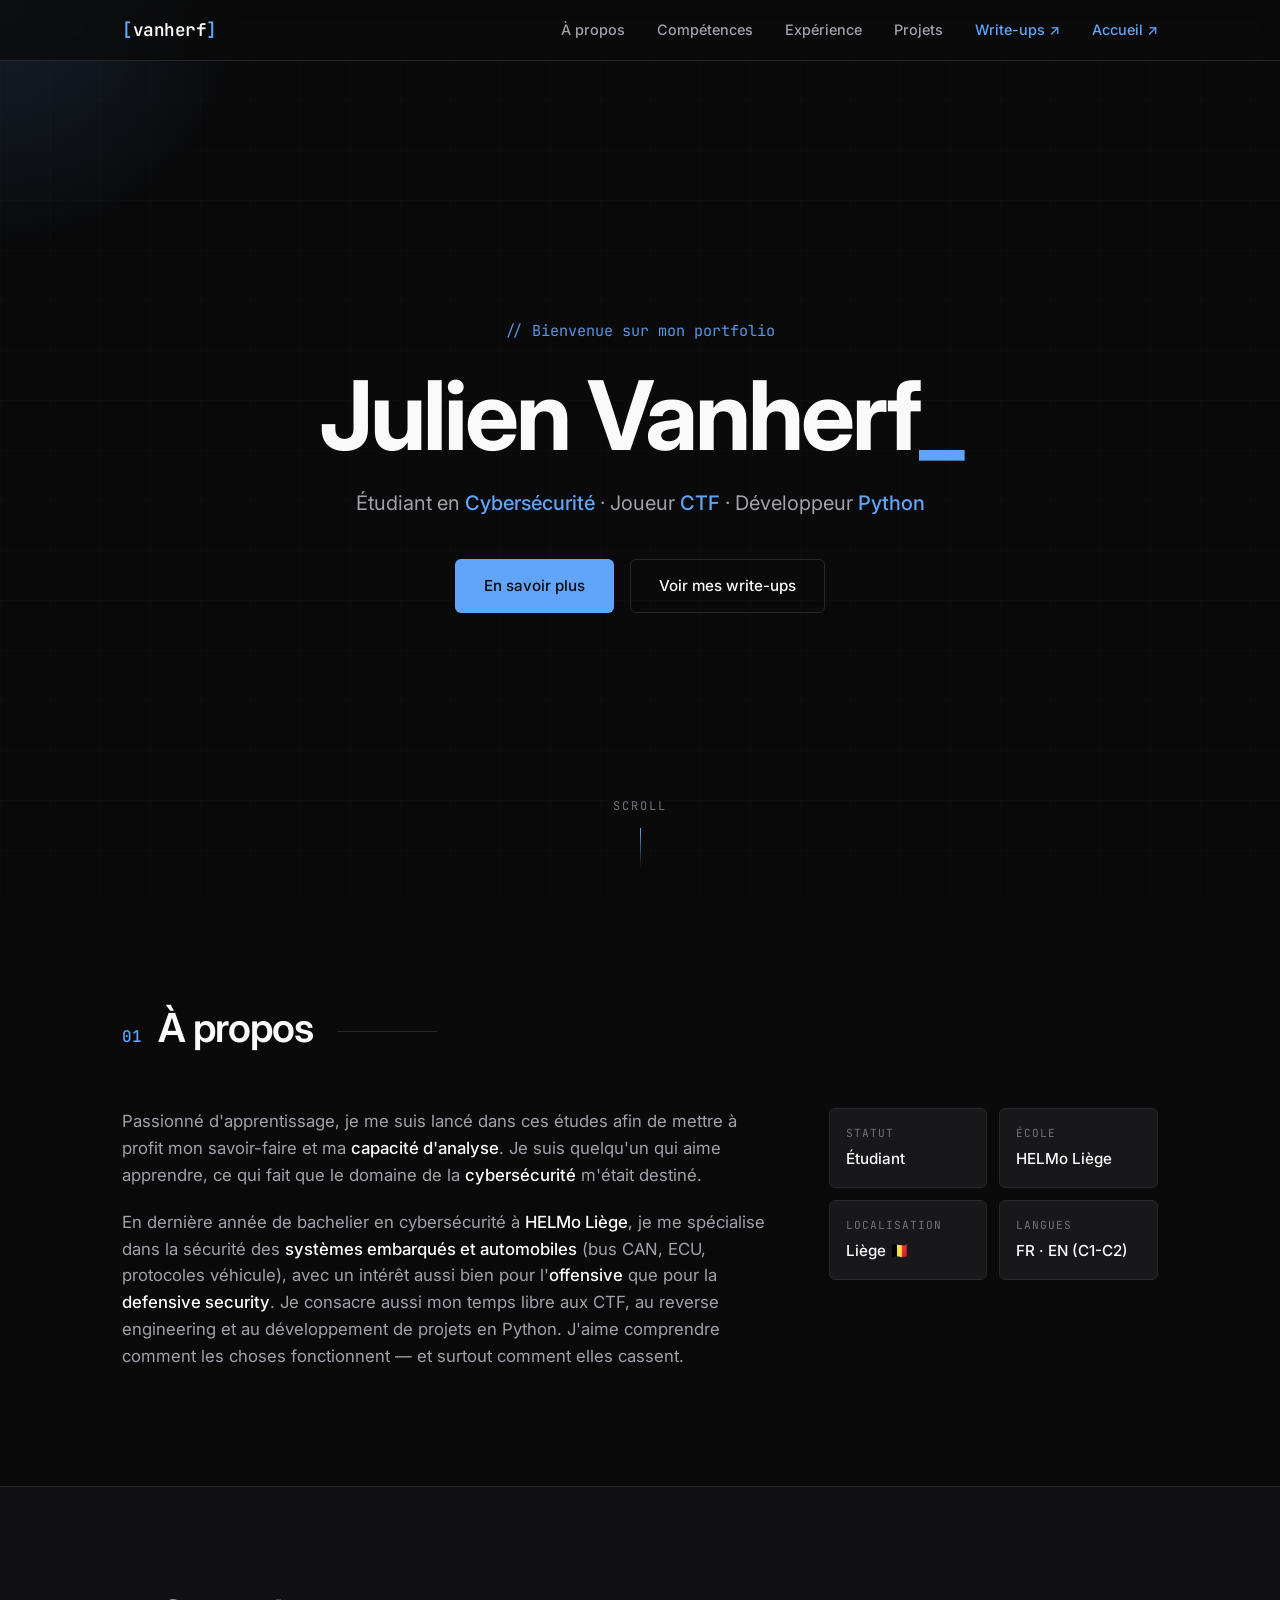
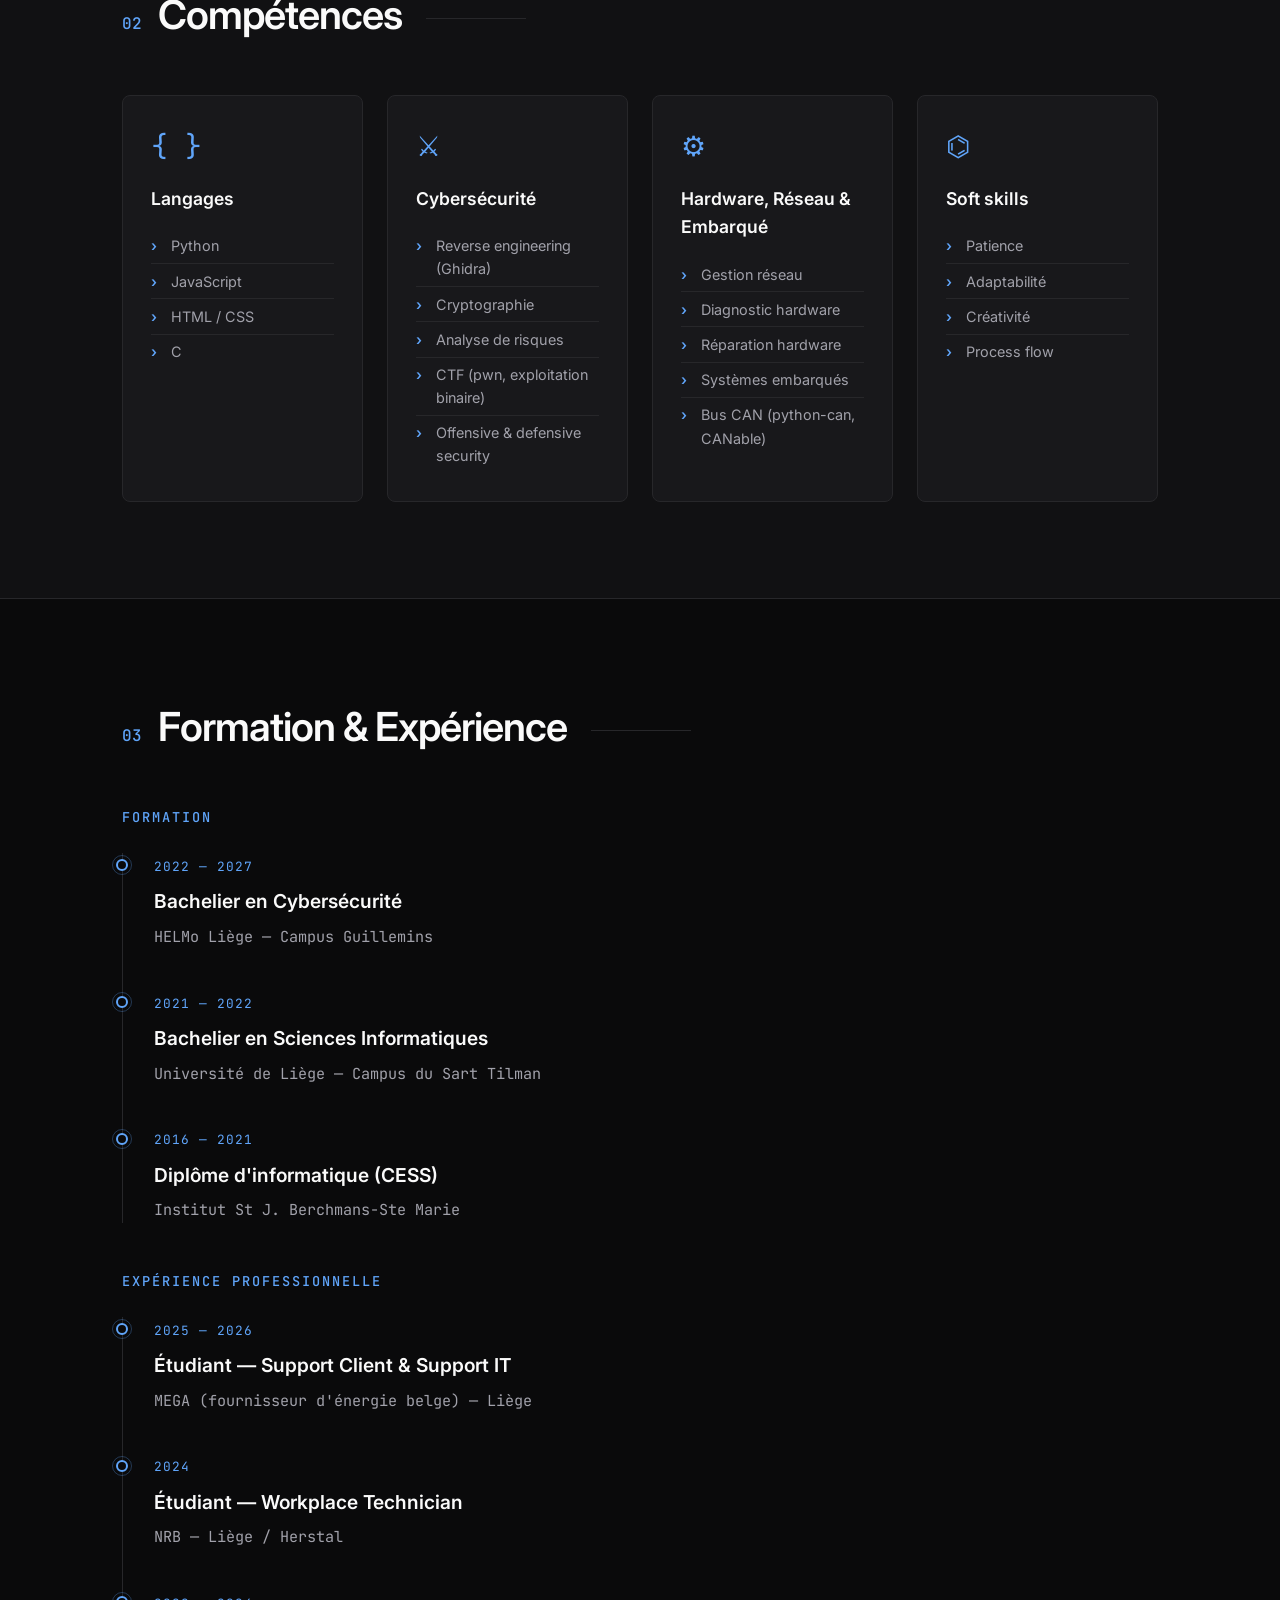
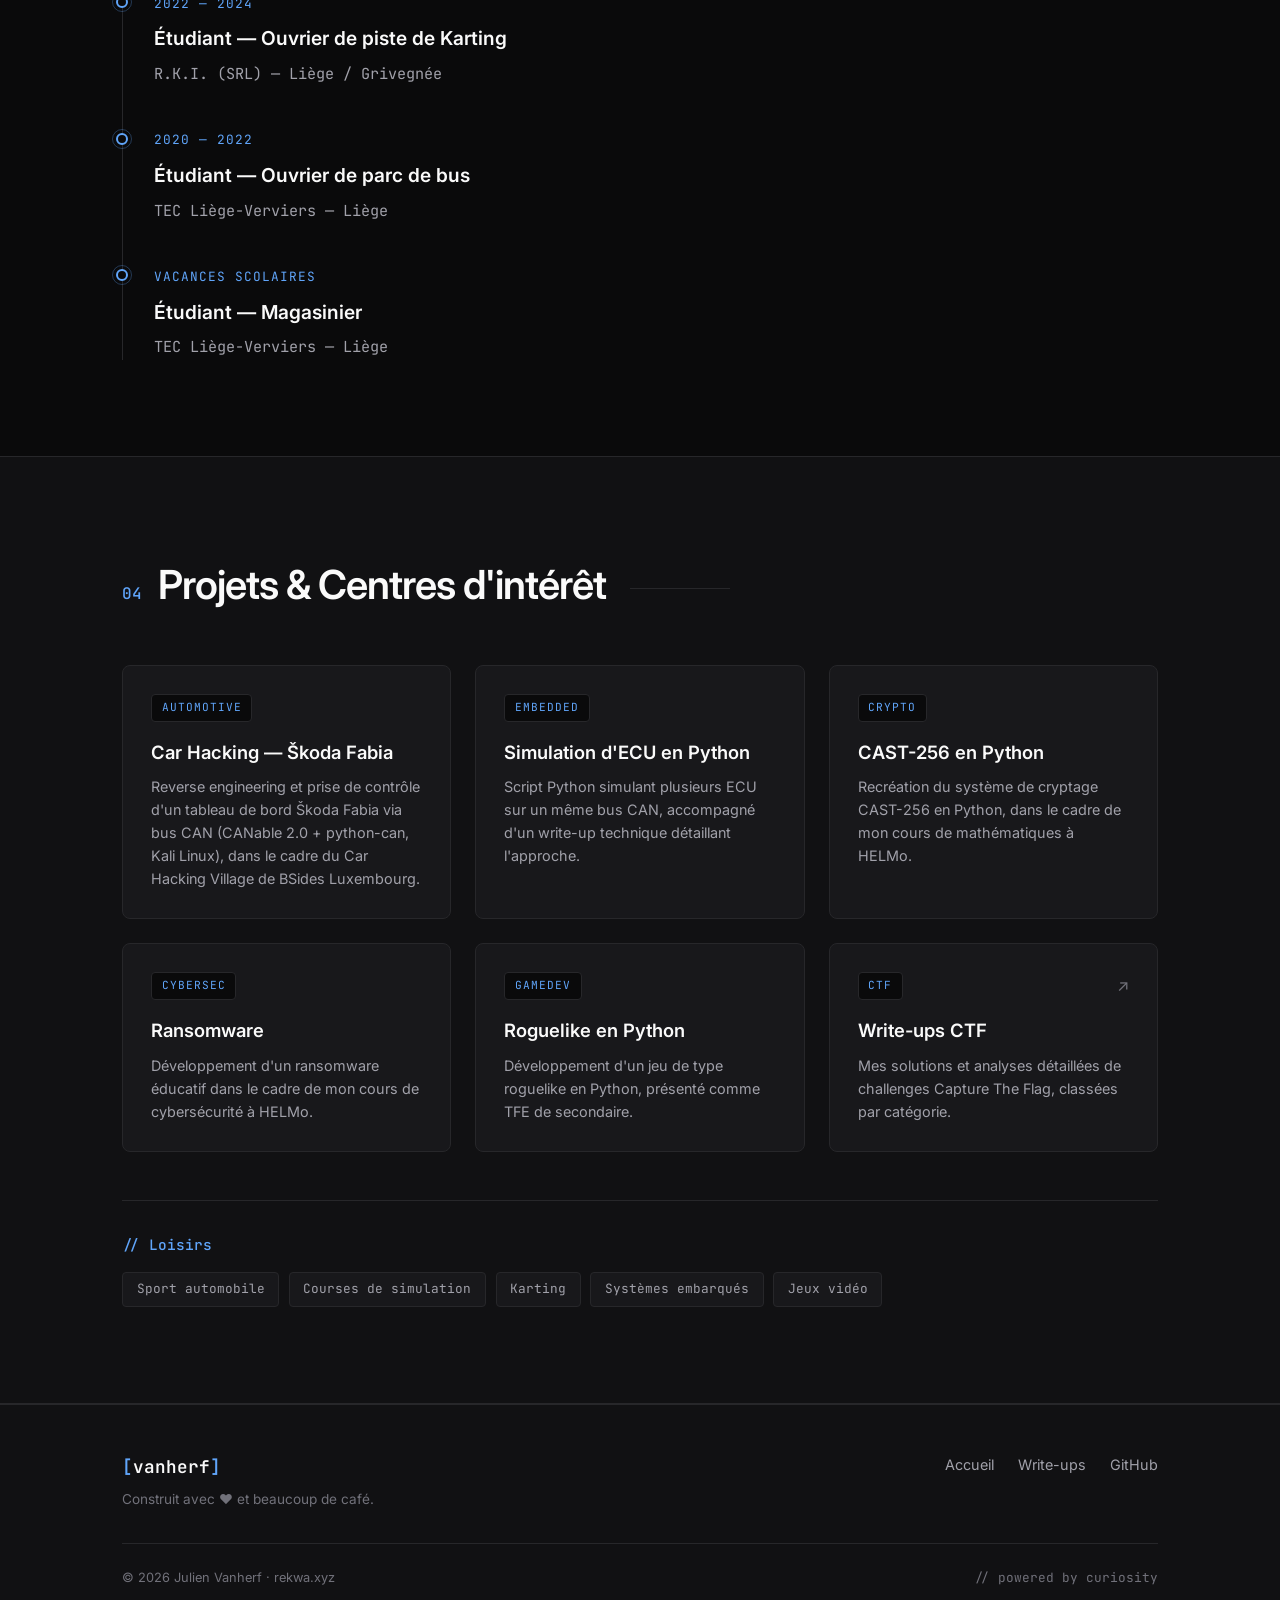
==== commit eccac5e0: "Update index.html" ====
--- a/cv/index.html
+++ b/cv/index.html
@@ -58,7 +58,7 @@
             <div class="about-grid">
                 <div class="about-text">
                     <p>Passionné d'apprentissage, je me suis lancé dans ces études afin de mettre à profit mon savoir-faire et ma <strong>capacité d'analyse</strong>. Je suis quelqu'un qui aime apprendre, ce qui fait que le domaine de la <strong>cybersécurité</strong> m'était destiné.</p>
-                    <p>Actuellement en bachelier en cybersécurité à <strong>HELMo Liège</strong>, je consacre mon temps libre aux CTF, au reverse engineering et au développement de projets en Python. J'aime comprendre comment les choses fonctionnent — et surtout comment elles cassent.</p>
+                    <p>En dernière année de bachelier en cybersécurité à <strong>HELMo Liège</strong>, je me spécialise dans la sécurité des <strong>systèmes embarqués et automobiles</strong> (bus CAN, ECU, protocoles véhicule), avec un intérêt aussi bien pour l'<strong>offensive</strong> que pour la <strong>defensive security</strong>. Je consacre aussi mon temps libre aux CTF, au reverse engineering et au développement de projets en Python. J'aime comprendre comment les choses fonctionnent — et surtout comment elles cassent.</p>
                 </div>
                 <div class="about-info">
                     <div class="info-card">
@@ -106,17 +106,19 @@
                         <li>Reverse engineering (Ghidra)</li>
                         <li>Cryptographie</li>
                         <li>Analyse de risques</li>
-                        <li>CTF</li>
+                        <li>CTF (pwn, exploitation binaire)</li>
+                        <li>Offensive & defensive security</li>
                     </ul>
                 </div>
                 <div class="skill-card">
                     <div class="skill-icon">⚙</div>
-                    <h3>Hardware & Réseau</h3>
+                    <h3>Hardware, Réseau & Embarqué</h3>
                     <ul class="skill-list">
                         <li>Gestion réseau</li>
                         <li>Diagnostic hardware</li>
                         <li>Réparation hardware</li>
                         <li>Systèmes embarqués</li>
+                        <li>Bus CAN (python-can, CANable)</li>
                     </ul>
                 </div>
                 <div class="skill-card">
@@ -173,6 +175,14 @@
                 <div class="timeline-item">
                     <div class="timeline-marker"></div>
                     <div class="timeline-content">
+                        <span class="timeline-date">2025 — 2026</span>
+                        <h3>Étudiant — Support Client & Support IT</h3>
+                        <p class="timeline-place">MEGA (fournisseur d'énergie belge) — Liège</p>
+                    </div>
+                </div>
+                <div class="timeline-item">
+                    <div class="timeline-marker"></div>
+                    <div class="timeline-content">
                         <span class="timeline-date">2024</span>
                         <h3>Étudiant — Workplace Technician</h3>
                         <p class="timeline-place">NRB — Liège / Herstal</p>
@@ -213,6 +223,20 @@
                 <h2 class="section-title">Projets &amp; Centres d'intérêt</h2>
             </div>
             <div class="projects-grid">
+                <div class="project-card">
+                    <div class="project-header">
+                        <span class="project-tag">AUTOMOTIVE</span>
+                    </div>
+                    <h3>Car Hacking — Škoda Fabia</h3>
+                    <p>Reverse engineering et prise de contrôle d'un tableau de bord Škoda Fabia via bus CAN (CANable 2.0 + python-can, Kali Linux), dans le cadre du Car Hacking Village de BSides Luxembourg.</p>
+                </div>
+                <div class="project-card">
+                    <div class="project-header">
+                        <span class="project-tag">EMBEDDED</span>
+                    </div>
+                    <h3>Simulation d'ECU en Python</h3>
+                    <p>Script Python simulant plusieurs ECU sur un même bus CAN, accompagné d'un write-up technique détaillant l'approche.</p>
+                </div>
                 <div class="project-card">
                     <div class="project-header">
                         <span class="project-tag">CRYPTO</span>
--- a/cv/style.css
+++ b/cv/style.css
@@ -663,3 +663,62 @@
     .section { padding: 4rem 0; }
     .cursor-glow { display: none; }
 }
+
+/* ============ TIMELINE SUBTITLES ============ */
+.timeline-subtitle {
+    font-family: var(--font-mono);
+    font-size: 0.85rem;
+    color: var(--accent);
+    text-transform: uppercase;
+    letter-spacing: 2px;
+    margin-bottom: 1.5rem;
+    font-weight: 500;
+}
+
+.timeline-subtitle-spaced {
+    margin-top: 3rem;
+}
+
+.timeline-place {
+    color: var(--text-muted);
+    font-size: 0.9rem;
+    font-family: var(--font-mono);
+    margin-top: 0.25rem;
+}
+
+/* ============ HOBBIES ============ */
+.hobbies {
+    margin-top: 3rem;
+    padding-top: 2rem;
+    border-top: 1px solid var(--border);
+}
+
+.hobbies-title {
+    font-family: var(--font-mono);
+    font-size: 0.9rem;
+    color: var(--accent);
+    margin-bottom: 1rem;
+    font-weight: 500;
+}
+
+.hobbies-list {
+    display: flex;
+    flex-wrap: wrap;
+    gap: 0.6rem;
+}
+
+.hobby-tag {
+    font-family: var(--font-mono);
+    font-size: 0.8rem;
+    background: var(--bg-tertiary);
+    color: var(--text-secondary);
+    padding: 0.4rem 0.85rem;
+    border-radius: 4px;
+    border: 1px solid var(--border);
+    transition: all 0.2s;
+}
+
+.hobby-tag:hover {
+    border-color: var(--accent);
+    color: var(--accent);
+}
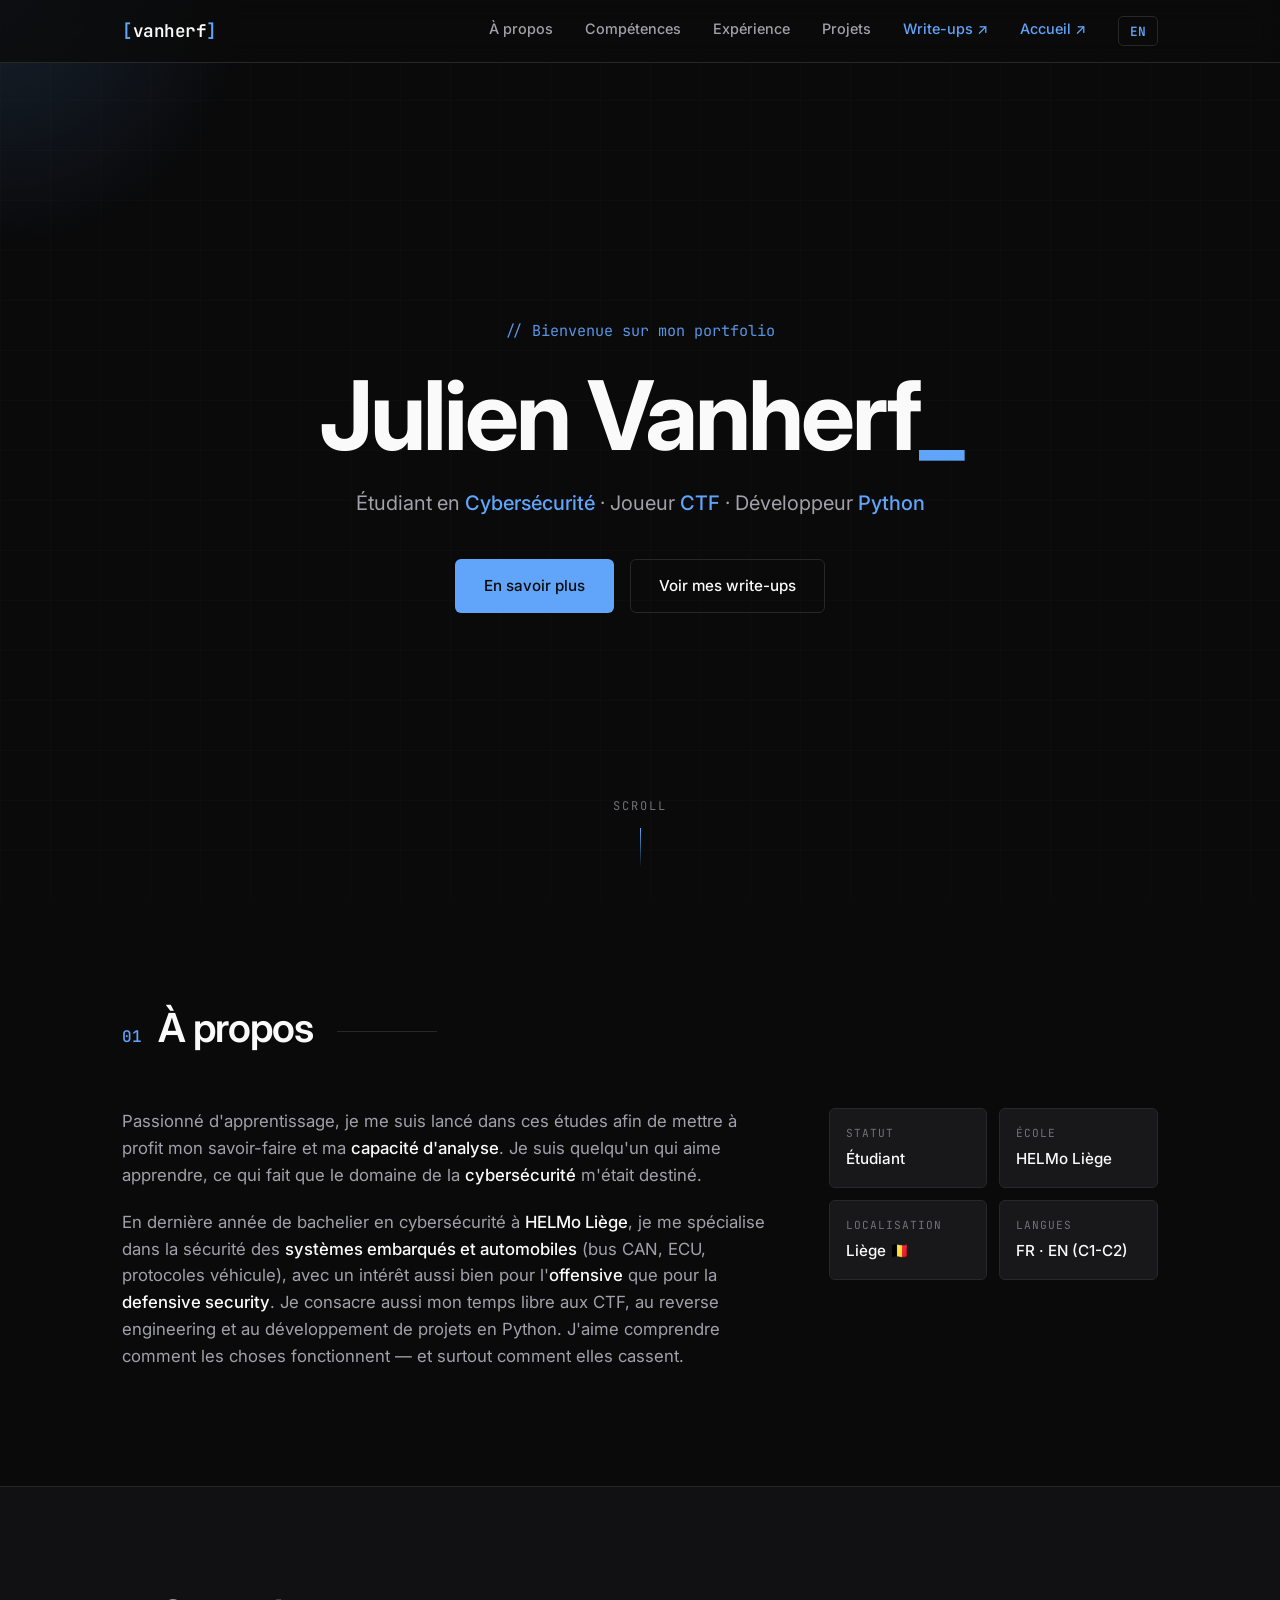
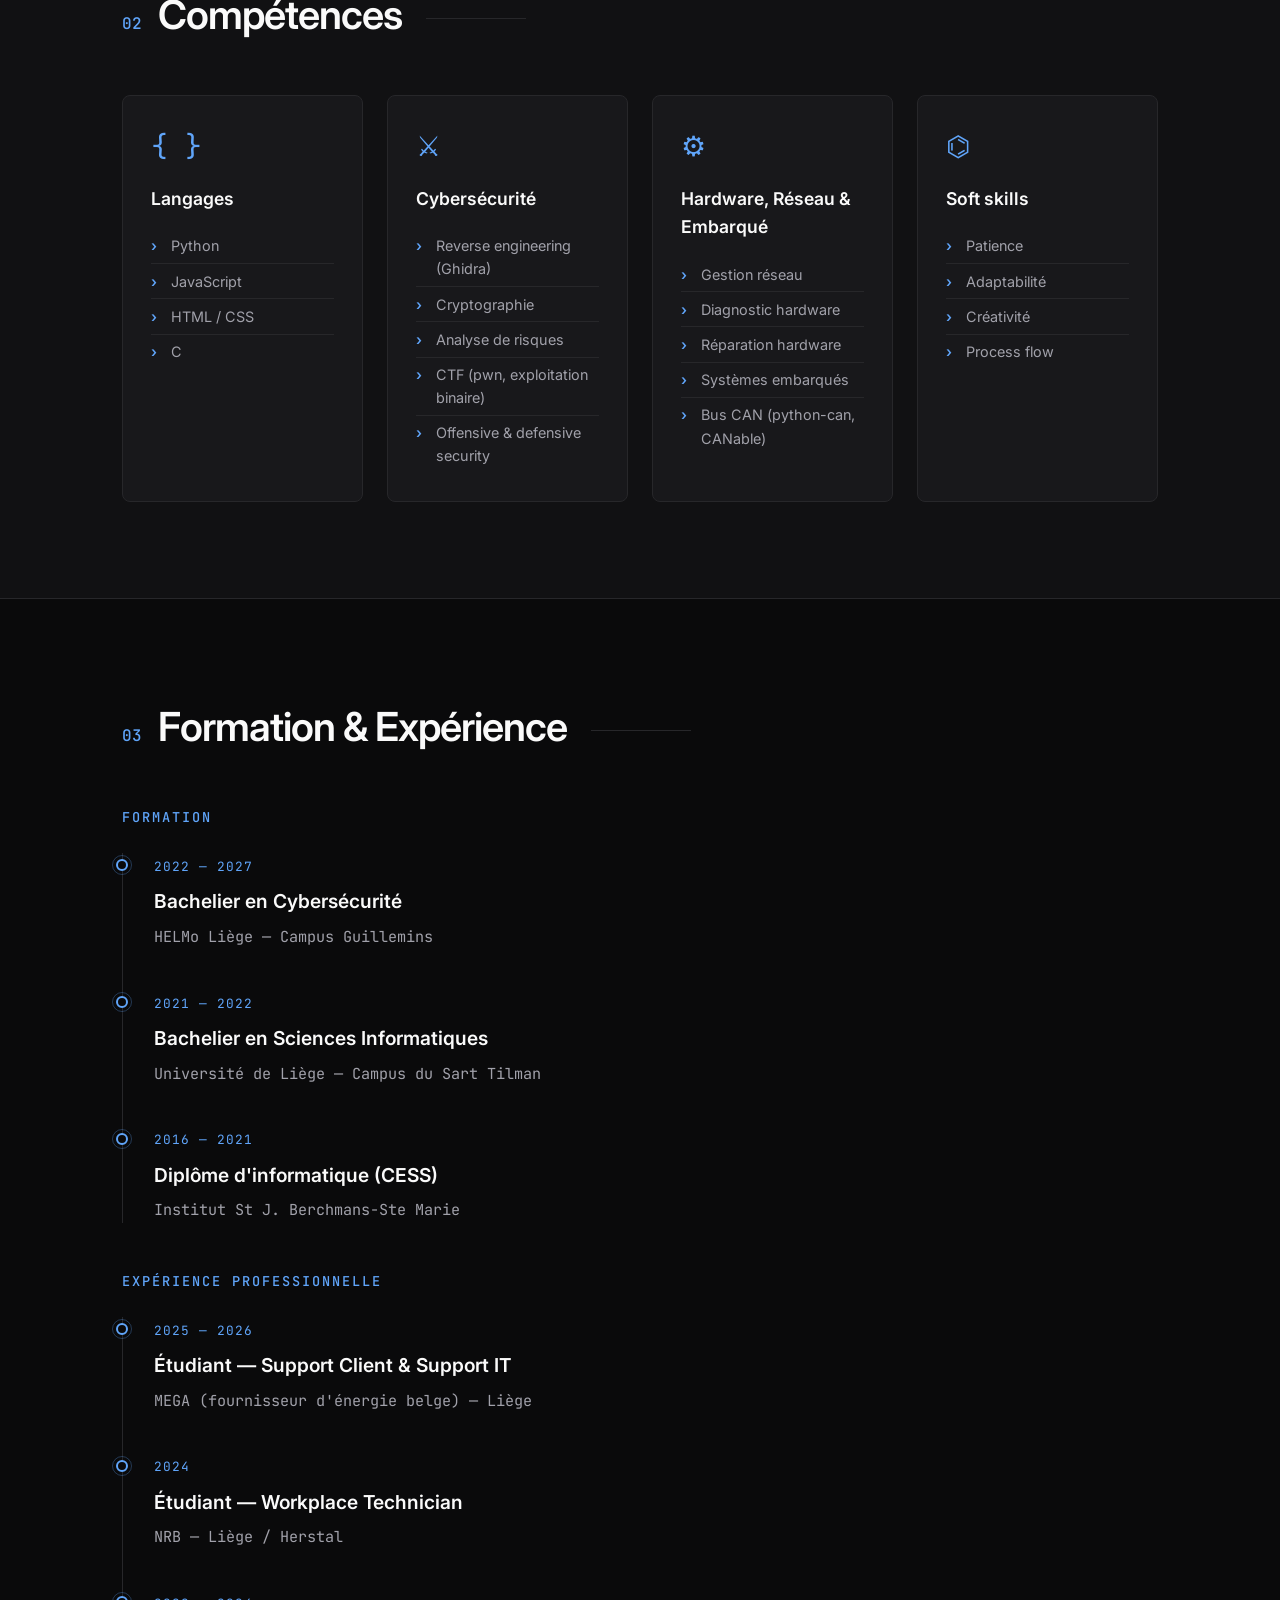
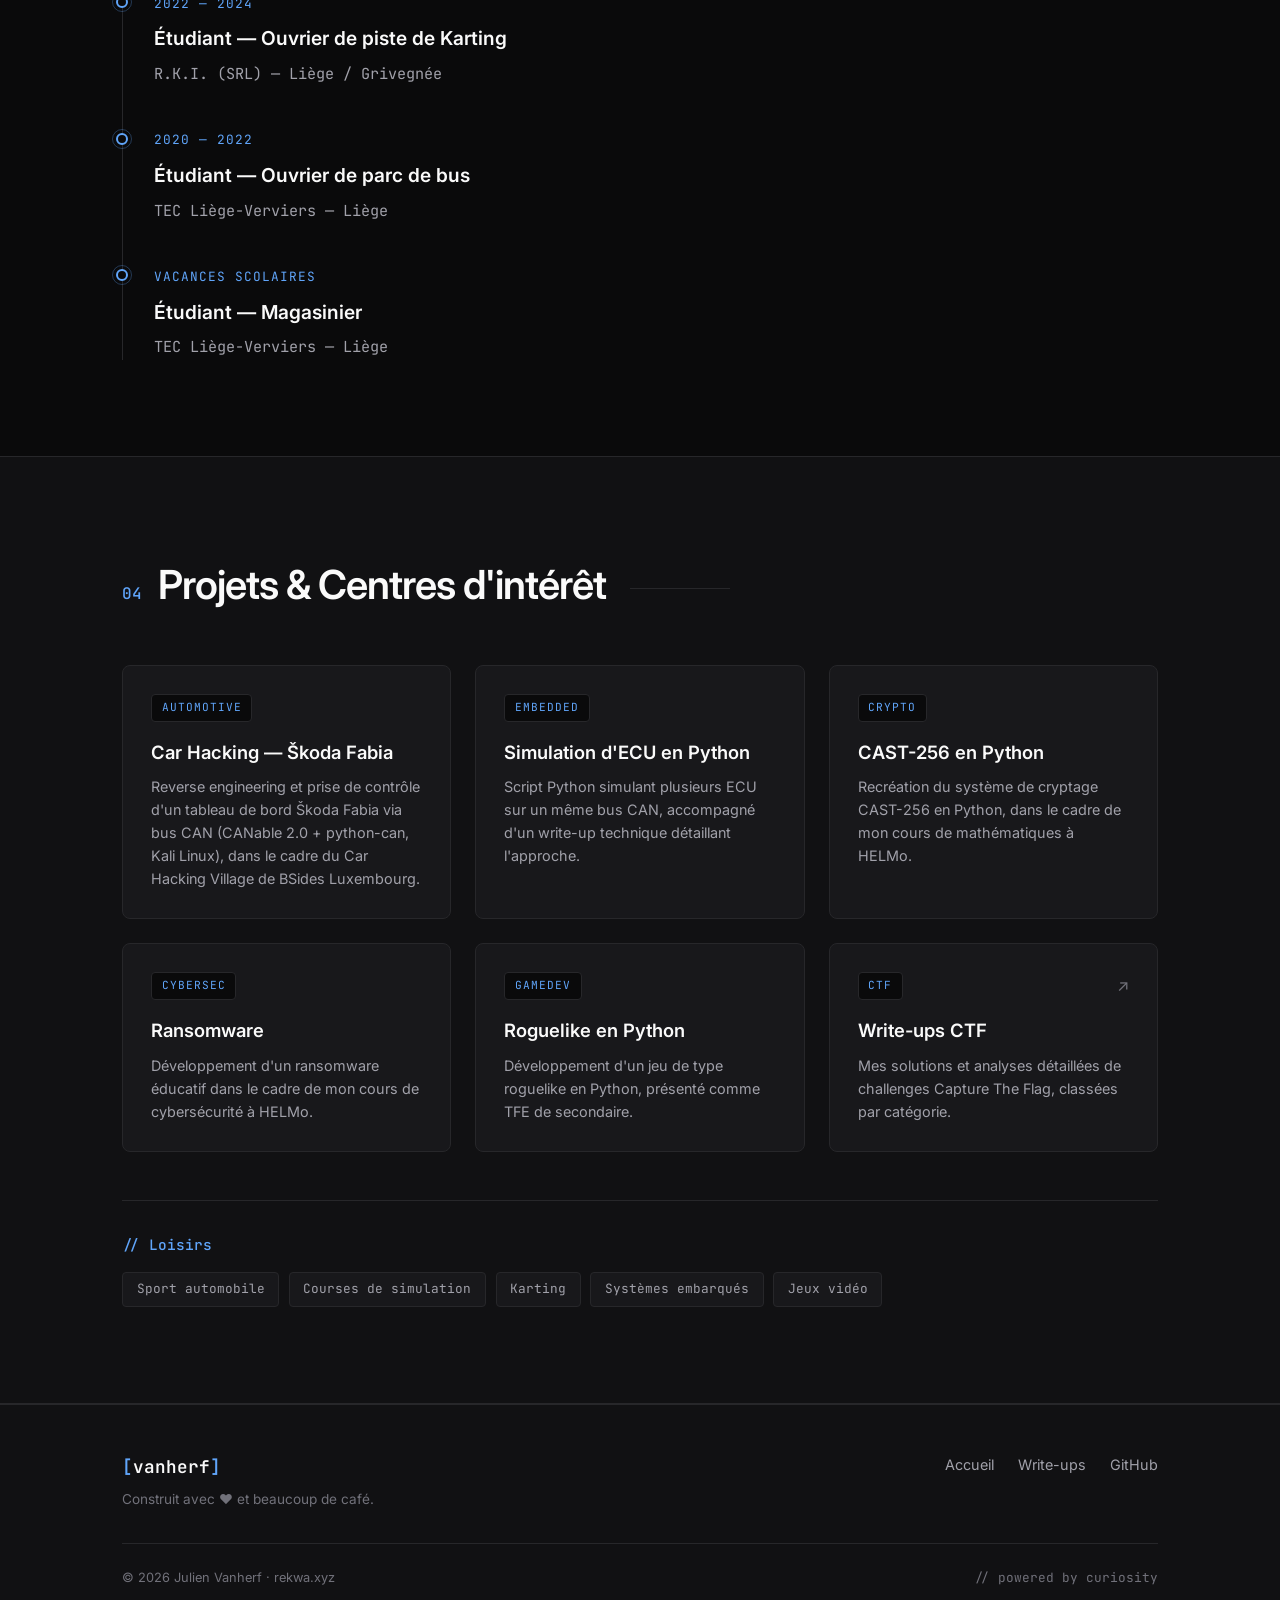
==== commit 763b609a: "Update index.html" ====
--- a/cv/index.html
+++ b/cv/index.html
@@ -4,7 +4,7 @@
     <meta charset="UTF-8">
     <meta name="viewport" content="width=device-width, initial-scale=1.0">
     <title>Julien Vanherf — Étudiant en Cybersécurité</title>
-    <meta name="description" content="CV de Julien Vanherf, étudiant en cybersécurité à HELMo Liège, joueur CTF, développeur Python.">
+    <meta name="description" content="CV de Julien Vanherf, étudiant en cybersécurité à HELMo Liège, spécialisé en sécurité automobile et embarquée, joueur CTF, développeur Python.">
     <link rel="stylesheet" href="style.css">
     <link rel="preconnect" href="https://fonts.googleapis.com">
     <link rel="preconnect" href="https://fonts.gstatic.com" crossorigin>
@@ -19,28 +19,29 @@
                 <span class="logo-bracket">[</span>vanherf<span class="logo-bracket">]</span>
             </a>
             <ul class="nav-links">
-                <li><a href="#about">À propos</a></li>
-                <li><a href="#skills">Compétences</a></li>
-                <li><a href="#experience">Expérience</a></li>
-                <li><a href="#projects">Projets</a></li>
-                <li><a href="https://write-ups.rekwa.xyz" class="nav-external">Write-ups ↗</a></li>
-                <li><a href="https://rekwa.xyz" class="nav-external">Accueil ↗</a></li>
+                <li><a href="#about" data-i18n="nav_about">À propos</a></li>
+                <li><a href="#skills" data-i18n="nav_skills">Compétences</a></li>
+                <li><a href="#experience" data-i18n="nav_experience">Expérience</a></li>
+                <li><a href="#projects" data-i18n="nav_projects">Projets</a></li>
+                <li><a href="https://write-ups.rekwa.xyz" class="nav-external" data-i18n="nav_writeups">Write-ups ↗</a></li>
+                <li><a href="https://rekwa.xyz" class="nav-external" data-i18n="nav_home">Accueil ↗</a></li>
+                <li><button id="lang-toggle" class="lang-toggle" type="button" aria-label="Switch language">EN</button></li>
             </ul>
         </div>
     </nav>
 
     <header class="hero">
         <div class="hero-content">
-            <p class="hero-greeting">// Bienvenue sur mon portfolio</p>
+            <p class="hero-greeting" data-i18n="hero_greeting">// Bienvenue sur mon portfolio</p>
             <h1 class="hero-title">
                 Julien Vanherf<span class="cursor-blink">_</span>
             </h1>
-            <p class="hero-subtitle">
+            <p class="hero-subtitle" data-i18n="hero_subtitle">
                 Étudiant en <span class="accent">Cybersécurité</span> · Joueur <span class="accent">CTF</span> · Développeur <span class="accent">Python</span>
             </p>
             <div class="hero-actions">
-                <a href="#about" class="btn btn-primary">En savoir plus</a>
-                <a href="https://write-ups.rekwa.xyz" class="btn btn-secondary">Voir mes write-ups</a>
+                <a href="#about" class="btn btn-primary" data-i18n="hero_btn_more">En savoir plus</a>
+                <a href="https://write-ups.rekwa.xyz" class="btn btn-secondary" data-i18n="hero_btn_writeups">Voir mes write-ups</a>
             </div>
         </div>
         <div class="hero-scroll">
@@ -53,28 +54,28 @@
         <div class="container">
             <div class="section-header">
                 <span class="section-number">01</span>
-                <h2 class="section-title">À propos</h2>
+                <h2 class="section-title" data-i18n="about_title">À propos</h2>
             </div>
             <div class="about-grid">
                 <div class="about-text">
-                    <p>Passionné d'apprentissage, je me suis lancé dans ces études afin de mettre à profit mon savoir-faire et ma <strong>capacité d'analyse</strong>. Je suis quelqu'un qui aime apprendre, ce qui fait que le domaine de la <strong>cybersécurité</strong> m'était destiné.</p>
-                    <p>En dernière année de bachelier en cybersécurité à <strong>HELMo Liège</strong>, je me spécialise dans la sécurité des <strong>systèmes embarqués et automobiles</strong> (bus CAN, ECU, protocoles véhicule), avec un intérêt aussi bien pour l'<strong>offensive</strong> que pour la <strong>defensive security</strong>. Je consacre aussi mon temps libre aux CTF, au reverse engineering et au développement de projets en Python. J'aime comprendre comment les choses fonctionnent — et surtout comment elles cassent.</p>
+                    <p data-i18n="about_p1">Passionné d'apprentissage, je me suis lancé dans ces études afin de mettre à profit mon savoir-faire et ma <strong>capacité d'analyse</strong>. Je suis quelqu'un qui aime apprendre, ce qui fait que le domaine de la <strong>cybersécurité</strong> m'était destiné.</p>
+                    <p data-i18n="about_p2">En dernière année de bachelier en cybersécurité à <strong>HELMo Liège</strong>, je me spécialise dans la sécurité des <strong>systèmes embarqués et automobiles</strong> (bus CAN, ECU, protocoles véhicule), avec un intérêt aussi bien pour l'<strong>offensive</strong> que pour la <strong>defensive security</strong>. Je consacre aussi mon temps libre aux CTF, au reverse engineering et au développement de projets en Python. J'aime comprendre comment les choses fonctionnent — et surtout comment elles cassent.</p>
                 </div>
                 <div class="about-info">
                     <div class="info-card">
-                        <span class="info-label">Statut</span>
-                        <span class="info-value">Étudiant</span>
+                        <span class="info-label" data-i18n="info_status_label">Statut</span>
+                        <span class="info-value" data-i18n="info_status_value">Étudiant</span>
                     </div>
                     <div class="info-card">
-                        <span class="info-label">École</span>
+                        <span class="info-label" data-i18n="info_school_label">École</span>
                         <span class="info-value">HELMo Liège</span>
                     </div>
                     <div class="info-card">
-                        <span class="info-label">Localisation</span>
+                        <span class="info-label" data-i18n="info_location_label">Localisation</span>
                         <span class="info-value">Liège 🇧🇪</span>
                     </div>
                     <div class="info-card">
-                        <span class="info-label">Langues</span>
+                        <span class="info-label" data-i18n="info_langs_label">Langues</span>
                         <span class="info-value">FR · EN (C1-C2)</span>
                     </div>
                 </div>
@@ -86,12 +87,12 @@
         <div class="container">
             <div class="section-header">
                 <span class="section-number">02</span>
-                <h2 class="section-title">Compétences</h2>
+                <h2 class="section-title" data-i18n="skills_title">Compétences</h2>
             </div>
             <div class="skills-grid">
                 <div class="skill-card">
                     <div class="skill-icon">{ }</div>
-                    <h3>Langages</h3>
+                    <h3 data-i18n="skill1_title">Langages</h3>
                     <ul class="skill-list">
                         <li>Python</li>
                         <li>JavaScript</li>
@@ -101,24 +102,24 @@
                 </div>
                 <div class="skill-card">
                     <div class="skill-icon">⚔</div>
-                    <h3>Cybersécurité</h3>
+                    <h3 data-i18n="skill2_title">Cybersécurité</h3>
                     <ul class="skill-list">
                         <li>Reverse engineering (Ghidra)</li>
-                        <li>Cryptographie</li>
-                        <li>Analyse de risques</li>
-                        <li>CTF (pwn, exploitation binaire)</li>
-                        <li>Offensive & defensive security</li>
+                        <li data-i18n="skill2_item2">Cryptographie</li>
+                        <li data-i18n="skill2_item3">Analyse de risques</li>
+                        <li data-i18n="skill2_item4">CTF (pwn, exploitation binaire)</li>
+                        <li data-i18n="skill2_item5">Offensive &amp; defensive security</li>
                     </ul>
                 </div>
                 <div class="skill-card">
                     <div class="skill-icon">⚙</div>
-                    <h3>Hardware, Réseau & Embarqué</h3>
+                    <h3 data-i18n="skill3_title">Hardware, Réseau &amp; Embarqué</h3>
                     <ul class="skill-list">
-                        <li>Gestion réseau</li>
-                        <li>Diagnostic hardware</li>
-                        <li>Réparation hardware</li>
-                        <li>Systèmes embarqués</li>
-                        <li>Bus CAN (python-can, CANable)</li>
+                        <li data-i18n="skill3_item1">Gestion réseau</li>
+                        <li data-i18n="skill3_item2">Diagnostic hardware</li>
+                        <li data-i18n="skill3_item3">Réparation hardware</li>
+                        <li data-i18n="skill3_item4">Systèmes embarqués</li>
+                        <li data-i18n="skill3_item5">Bus CAN (python-can, CANable)</li>
                     </ul>
                 </div>
                 <div class="skill-card">
@@ -126,8 +127,8 @@
                     <h3>Soft skills</h3>
                     <ul class="skill-list">
                         <li>Patience</li>
-                        <li>Adaptabilité</li>
-                        <li>Créativité</li>
+                        <li data-i18n="skill4_item2">Adaptabilité</li>
+                        <li data-i18n="skill4_item3">Créativité</li>
                         <li>Process flow</li>
                     </ul>
                 </div>
@@ -139,16 +140,16 @@
         <div class="container">
             <div class="section-header">
                 <span class="section-number">03</span>
-                <h2 class="section-title">Formation &amp; Expérience</h2>
-            </div>
-
-            <h3 class="timeline-subtitle">Formation</h3>
+                <h2 class="section-title" data-i18n="experience_title">Formation &amp; Expérience</h2>
+            </div>
+
+            <h3 class="timeline-subtitle" data-i18n="formation_subtitle">Formation</h3>
             <div class="timeline">
                 <div class="timeline-item">
                     <div class="timeline-marker"></div>
                     <div class="timeline-content">
                         <span class="timeline-date">2022 — 2027</span>
-                        <h3>Bachelier en Cybersécurité</h3>
+                        <h3 data-i18n="degree1_title">Bachelier en Cybersécurité</h3>
                         <p class="timeline-place">HELMo Liège — Campus Guillemins</p>
                     </div>
                 </div>
@@ -156,7 +157,7 @@
                     <div class="timeline-marker"></div>
                     <div class="timeline-content">
                         <span class="timeline-date">2021 — 2022</span>
-                        <h3>Bachelier en Sciences Informatiques</h3>
+                        <h3 data-i18n="degree2_title">Bachelier en Sciences Informatiques</h3>
                         <p class="timeline-place">Université de Liège — Campus du Sart Tilman</p>
                     </div>
                 </div>
@@ -164,27 +165,27 @@
                     <div class="timeline-marker"></div>
                     <div class="timeline-content">
                         <span class="timeline-date">2016 — 2021</span>
-                        <h3>Diplôme d'informatique (CESS)</h3>
+                        <h3 data-i18n="degree3_title">Diplôme d'informatique (CESS)</h3>
                         <p class="timeline-place">Institut St J. Berchmans-Ste Marie</p>
                     </div>
                 </div>
             </div>
 
-            <h3 class="timeline-subtitle timeline-subtitle-spaced">Expérience professionnelle</h3>
+            <h3 class="timeline-subtitle timeline-subtitle-spaced" data-i18n="exp_subtitle">Expérience professionnelle</h3>
             <div class="timeline">
                 <div class="timeline-item">
                     <div class="timeline-marker"></div>
                     <div class="timeline-content">
                         <span class="timeline-date">2025 — 2026</span>
-                        <h3>Étudiant — Support Client & Support IT</h3>
-                        <p class="timeline-place">MEGA (fournisseur d'énergie belge) — Liège</p>
+                        <h3 data-i18n="job0_title">Étudiant — Support Client &amp; Support IT</h3>
+                        <p class="timeline-place" data-i18n="job0_place">MEGA (fournisseur d'énergie belge) — Liège</p>
                     </div>
                 </div>
                 <div class="timeline-item">
                     <div class="timeline-marker"></div>
                     <div class="timeline-content">
                         <span class="timeline-date">2024</span>
-                        <h3>Étudiant — Workplace Technician</h3>
+                        <h3 data-i18n="job1_title">Étudiant — Workplace Technician</h3>
                         <p class="timeline-place">NRB — Liège / Herstal</p>
                     </div>
                 </div>
@@ -192,7 +193,7 @@
                     <div class="timeline-marker"></div>
                     <div class="timeline-content">
                         <span class="timeline-date">2022 — 2024</span>
-                        <h3>Étudiant — Ouvrier de piste de Karting</h3>
+                        <h3 data-i18n="job2_title">Étudiant — Ouvrier de piste de Karting</h3>
                         <p class="timeline-place">R.K.I. (SRL) — Liège / Grivegnée</p>
                     </div>
                 </div>
@@ -200,15 +201,15 @@
                     <div class="timeline-marker"></div>
                     <div class="timeline-content">
                         <span class="timeline-date">2020 — 2022</span>
-                        <h3>Étudiant — Ouvrier de parc de bus</h3>
+                        <h3 data-i18n="job3_title">Étudiant — Ouvrier de parc de bus</h3>
                         <p class="timeline-place">TEC Liège-Verviers — Liège</p>
                     </div>
                 </div>
                 <div class="timeline-item">
                     <div class="timeline-marker"></div>
                     <div class="timeline-content">
-                        <span class="timeline-date">Vacances scolaires</span>
-                        <h3>Étudiant — Magasinier</h3>
+                        <span class="timeline-date" data-i18n="date_holidays">Vacances scolaires</span>
+                        <h3 data-i18n="job4_title">Étudiant — Magasinier</h3>
                         <p class="timeline-place">TEC Liège-Verviers — Liège</p>
                     </div>
                 </div>
@@ -220,62 +221,62 @@
         <div class="container">
             <div class="section-header">
                 <span class="section-number">04</span>
-                <h2 class="section-title">Projets &amp; Centres d'intérêt</h2>
+                <h2 class="section-title" data-i18n="projects_title">Projets &amp; Centres d'intérêt</h2>
             </div>
             <div class="projects-grid">
                 <div class="project-card">
                     <div class="project-header">
                         <span class="project-tag">AUTOMOTIVE</span>
                     </div>
-                    <h3>Car Hacking — Škoda Fabia</h3>
-                    <p>Reverse engineering et prise de contrôle d'un tableau de bord Škoda Fabia via bus CAN (CANable 2.0 + python-can, Kali Linux), dans le cadre du Car Hacking Village de BSides Luxembourg.</p>
+                    <h3 data-i18n="proj0_title">Car Hacking — Škoda Fabia</h3>
+                    <p data-i18n="proj0_desc">Reverse engineering et prise de contrôle d'un tableau de bord Škoda Fabia via bus CAN (CANable 2.0 + python-can, Kali Linux), dans le cadre du Car Hacking Village de BSides Luxembourg.</p>
                 </div>
                 <div class="project-card">
                     <div class="project-header">
                         <span class="project-tag">EMBEDDED</span>
                     </div>
-                    <h3>Simulation d'ECU en Python</h3>
-                    <p>Script Python simulant plusieurs ECU sur un même bus CAN, accompagné d'un write-up technique détaillant l'approche.</p>
+                    <h3 data-i18n="proj5_title">Simulation d'ECU en Python</h3>
+                    <p data-i18n="proj5_desc">Script Python simulant plusieurs ECU sur un même bus CAN, accompagné d'un write-up technique détaillant l'approche.</p>
                 </div>
                 <div class="project-card">
                     <div class="project-header">
                         <span class="project-tag">CRYPTO</span>
                     </div>
-                    <h3>CAST-256 en Python</h3>
-                    <p>Recréation du système de cryptage CAST-256 en Python, dans le cadre de mon cours de mathématiques à HELMo.</p>
+                    <h3 data-i18n="proj1_title">CAST-256 en Python</h3>
+                    <p data-i18n="proj1_desc">Recréation du système de cryptage CAST-256 en Python, dans le cadre de mon cours de mathématiques à HELMo.</p>
                 </div>
                 <div class="project-card">
                     <div class="project-header">
                         <span class="project-tag">CYBERSEC</span>
                     </div>
-                    <h3>Ransomware</h3>
-                    <p>Développement d'un ransomware éducatif dans le cadre de mon cours de cybersécurité à HELMo.</p>
+                    <h3 data-i18n="proj2_title">Ransomware</h3>
+                    <p data-i18n="proj2_desc">Développement d'un ransomware éducatif dans le cadre de mon cours de cybersécurité à HELMo.</p>
                 </div>
                 <div class="project-card">
                     <div class="project-header">
                         <span class="project-tag">GAMEDEV</span>
                     </div>
-                    <h3>Roguelike en Python</h3>
-                    <p>Développement d'un jeu de type roguelike en Python, présenté comme TFE de secondaire.</p>
+                    <h3 data-i18n="proj3_title">Roguelike en Python</h3>
+                    <p data-i18n="proj3_desc">Développement d'un jeu de type roguelike en Python, présenté comme TFE de secondaire.</p>
                 </div>
                 <a href="https://write-ups.rekwa.xyz" class="project-card">
                     <div class="project-header">
                         <span class="project-tag">CTF</span>
                         <span class="project-arrow">↗</span>
                     </div>
-                    <h3>Write-ups CTF</h3>
-                    <p>Mes solutions et analyses détaillées de challenges Capture The Flag, classées par catégorie.</p>
+                    <h3 data-i18n="proj4_title">Write-ups CTF</h3>
+                    <p data-i18n="proj4_desc">Mes solutions et analyses détaillées de challenges Capture The Flag, classées par catégorie.</p>
                 </a>
             </div>
 
             <div class="hobbies">
-                <h3 class="hobbies-title">// Loisirs</h3>
+                <h3 class="hobbies-title" data-i18n="hobbies_title">// Loisirs</h3>
                 <div class="hobbies-list">
-                    <span class="hobby-tag">Sport automobile</span>
-                    <span class="hobby-tag">Courses de simulation</span>
+                    <span class="hobby-tag" data-i18n="hobby1">Sport automobile</span>
+                    <span class="hobby-tag" data-i18n="hobby2">Courses de simulation</span>
                     <span class="hobby-tag">Karting</span>
-                    <span class="hobby-tag">Systèmes embarqués</span>
-                    <span class="hobby-tag">Jeux vidéo</span>
+                    <span class="hobby-tag" data-i18n="hobby4">Systèmes embarqués</span>
+                    <span class="hobby-tag" data-i18n="hobby5">Jeux vidéo</span>
                 </div>
             </div>
         </div>
@@ -286,10 +287,10 @@
             <div class="footer-content">
                 <div class="footer-brand">
                     <span class="logo-bracket">[</span>vanherf<span class="logo-bracket">]</span>
-                    <p>Construit avec ❤ et beaucoup de café.</p>
+                    <p data-i18n="footer_tagline">Construit avec ❤ et beaucoup de café.</p>
                 </div>
                 <div class="footer-links">
-                    <a href="https://rekwa.xyz">Accueil</a>
+                    <a href="https://rekwa.xyz" data-i18n="footer_home">Accueil</a>
                     <a href="https://write-ups.rekwa.xyz">Write-ups</a>
                     <a href="https://github.com/Rekwaa" target="_blank" rel="noopener">GitHub</a>
                 </div>
@@ -334,6 +335,196 @@
         document.querySelectorAll('.section, .skill-card, .project-card, .timeline-item').forEach(el => {
             observer.observe(el);
         });
+
+        // ============ TRADUCTION FR / EN ============
+        const translations = {
+            fr: {
+                _title: "Julien Vanherf — Étudiant en Cybersécurité",
+                _description: "CV de Julien Vanherf, étudiant en cybersécurité à HELMo Liège, spécialisé en sécurité automobile et embarquée, joueur CTF, développeur Python.",
+
+                nav_about: "À propos",
+                nav_skills: "Compétences",
+                nav_experience: "Expérience",
+                nav_projects: "Projets",
+                nav_writeups: "Write-ups ↗",
+                nav_home: "Accueil ↗",
+
+                hero_greeting: "// Bienvenue sur mon portfolio",
+                hero_subtitle: 'Étudiant en <span class="accent">Cybersécurité</span> · Joueur <span class="accent">CTF</span> · Développeur <span class="accent">Python</span>',
+                hero_btn_more: "En savoir plus",
+                hero_btn_writeups: "Voir mes write-ups",
+
+                about_title: "À propos",
+                about_p1: "Passionné d'apprentissage, je me suis lancé dans ces études afin de mettre à profit mon savoir-faire et ma <strong>capacité d'analyse</strong>. Je suis quelqu'un qui aime apprendre, ce qui fait que le domaine de la <strong>cybersécurité</strong> m'était destiné.",
+                about_p2: "En dernière année de bachelier en cybersécurité à <strong>HELMo Liège</strong>, je me spécialise dans la sécurité des <strong>systèmes embarqués et automobiles</strong> (bus CAN, ECU, protocoles véhicule), avec un intérêt aussi bien pour l'<strong>offensive</strong> que pour la <strong>defensive security</strong>. Je consacre aussi mon temps libre aux CTF, au reverse engineering et au développement de projets en Python. J'aime comprendre comment les choses fonctionnent — et surtout comment elles cassent.",
+
+                info_status_label: "Statut",
+                info_status_value: "Étudiant",
+                info_school_label: "École",
+                info_location_label: "Localisation",
+                info_langs_label: "Langues",
+
+                skills_title: "Compétences",
+                skill1_title: "Langages",
+                skill2_title: "Cybersécurité",
+                skill2_item2: "Cryptographie",
+                skill2_item3: "Analyse de risques",
+                skill2_item4: "CTF (pwn, exploitation binaire)",
+                skill2_item5: "Offensive &amp; defensive security",
+                skill3_title: "Hardware, Réseau &amp; Embarqué",
+                skill3_item1: "Gestion réseau",
+                skill3_item2: "Diagnostic hardware",
+                skill3_item3: "Réparation hardware",
+                skill3_item4: "Systèmes embarqués",
+                skill3_item5: "Bus CAN (python-can, CANable)",
+                skill4_item2: "Adaptabilité",
+                skill4_item3: "Créativité",
+
+                experience_title: "Formation &amp; Expérience",
+                formation_subtitle: "Formation",
+                exp_subtitle: "Expérience professionnelle",
+                degree1_title: "Bachelier en Cybersécurité",
+                degree2_title: "Bachelier en Sciences Informatiques",
+                degree3_title: "Diplôme d'informatique (CESS)",
+                job0_title: "Étudiant — Support Client &amp; Support IT",
+                job0_place: "MEGA (fournisseur d'énergie belge) — Liège",
+                job1_title: "Étudiant — Workplace Technician",
+                job2_title: "Étudiant — Ouvrier de piste de Karting",
+                job3_title: "Étudiant — Ouvrier de parc de bus",
+                job4_title: "Étudiant — Magasinier",
+                date_holidays: "Vacances scolaires",
+
+                projects_title: "Projets &amp; Centres d'intérêt",
+                proj0_title: "Car Hacking — Škoda Fabia",
+                proj0_desc: "Reverse engineering et prise de contrôle d'un tableau de bord Škoda Fabia via bus CAN (CANable 2.0 + python-can, Kali Linux), dans le cadre du Car Hacking Village de BSides Luxembourg.",
+                proj5_title: "Simulation d'ECU en Python",
+                proj5_desc: "Script Python simulant plusieurs ECU sur un même bus CAN, accompagné d'un write-up technique détaillant l'approche.",
+                proj1_title: "CAST-256 en Python",
+                proj1_desc: "Recréation du système de cryptage CAST-256 en Python, dans le cadre de mon cours de mathématiques à HELMo.",
+                proj2_title: "Ransomware",
+                proj2_desc: "Développement d'un ransomware éducatif dans le cadre de mon cours de cybersécurité à HELMo.",
+                proj3_title: "Roguelike en Python",
+                proj3_desc: "Développement d'un jeu de type roguelike en Python, présenté comme TFE de secondaire.",
+                proj4_title: "Write-ups CTF",
+                proj4_desc: "Mes solutions et analyses détaillées de challenges Capture The Flag, classées par catégorie.",
+
+                hobbies_title: "// Loisirs",
+                hobby1: "Sport automobile",
+                hobby2: "Courses de simulation",
+                hobby4: "Systèmes embarqués",
+                hobby5: "Jeux vidéo",
+
+                footer_tagline: "Construit avec ❤ et beaucoup de café.",
+                footer_home: "Accueil",
+            },
+            en: {
+                _title: "Julien Vanherf — Cybersecurity Student",
+                _description: "Portfolio of Julien Vanherf, cybersecurity student at HELMo Liège, specialized in automotive and embedded security, CTF player, Python developer.",
+
+                nav_about: "About",
+                nav_skills: "Skills",
+                nav_experience: "Experience",
+                nav_projects: "Projects",
+                nav_writeups: "Write-ups ↗",
+                nav_home: "Home ↗",
+
+                hero_greeting: "// Welcome to my portfolio",
+                hero_subtitle: 'Student in <span class="accent">Cybersecurity</span> · <span class="accent">CTF</span> Player · <span class="accent">Python</span> Developer',
+                hero_btn_more: "Learn more",
+                hero_btn_writeups: "View my write-ups",
+
+                about_title: "About",
+                about_p1: "Passionate about learning, I dove into these studies to put my skills and <strong>analytical thinking</strong> to good use. I'm someone who loves learning, which made cybersecurity feel like a natural fit for me.",
+                about_p2: "In my final year of a bachelor's degree in cybersecurity at <strong>HELMo Liège</strong>, I specialize in the security of <strong>embedded and automotive systems</strong> (CAN bus, ECUs, vehicle protocols), with an interest in both <strong>offensive</strong> and <strong>defensive security</strong>. I also spend my free time on CTFs, reverse engineering, and building projects in Python. I like understanding how things work — and especially how they break.",
+
+                info_status_label: "Status",
+                info_status_value: "Student",
+                info_school_label: "School",
+                info_location_label: "Location",
+                info_langs_label: "Languages",
+
+                skills_title: "Skills",
+                skill1_title: "Languages",
+                skill2_title: "Cybersecurity",
+                skill2_item2: "Cryptography",
+                skill2_item3: "Risk analysis",
+                skill2_item4: "CTF (pwn, binary exploitation)",
+                skill2_item5: "Offensive &amp; defensive security",
+                skill3_title: "Hardware, Networking &amp; Embedded",
+                skill3_item1: "Network administration",
+                skill3_item2: "Hardware diagnostics",
+                skill3_item3: "Hardware repair",
+                skill3_item4: "Embedded systems",
+                skill3_item5: "CAN bus (python-can, CANable)",
+                skill4_item2: "Adaptability",
+                skill4_item3: "Creativity",
+
+                experience_title: "Education &amp; Experience",
+                formation_subtitle: "Education",
+                exp_subtitle: "Professional experience",
+                degree1_title: "Bachelor's in Cybersecurity",
+                degree2_title: "Bachelor's in Computer Science",
+                degree3_title: "IT Diploma (CESS)",
+                job0_title: "Student — Customer Support &amp; IT Support",
+                job0_place: "MEGA (Belgian energy provider) — Liège",
+                job1_title: "Student — Workplace Technician",
+                job2_title: "Student — Karting Track Worker",
+                job3_title: "Student — Bus Depot Worker",
+                job4_title: "Student — Warehouse Assistant",
+                date_holidays: "School holidays",
+
+                projects_title: "Projects &amp; Interests",
+                proj0_title: "Car Hacking — Škoda Fabia",
+                proj0_desc: "Reverse engineered and took control of a Škoda Fabia dashboard over CAN bus (CANable 2.0 + python-can, Kali Linux), as part of the Car Hacking Village at BSides Luxembourg.",
+                proj5_title: "ECU Simulation in Python",
+                proj5_desc: "Python script simulating multiple ECUs on a shared CAN bus, along with a technical write-up detailing the approach.",
+                proj1_title: "CAST-256 in Python",
+                proj1_desc: "Reimplementation of the CAST-256 encryption scheme in Python, for my math course at HELMo.",
+                proj2_title: "Ransomware",
+                proj2_desc: "Development of an educational ransomware as part of my cybersecurity course at HELMo.",
+                proj3_title: "Roguelike in Python",
+                proj3_desc: "Development of a roguelike game in Python, presented as my final high school project.",
+                proj4_title: "CTF Write-ups",
+                proj4_desc: "My detailed solutions and analyses of Capture The Flag challenges, sorted by category.",
+
+                hobbies_title: "// Hobbies",
+                hobby1: "Motorsport",
+                hobby2: "Sim racing",
+                hobby4: "Embedded systems",
+                hobby5: "Video games",
+
+                footer_tagline: "Built with ❤ and lots of coffee.",
+                footer_home: "Home",
+            }
+        };
+
+        const langToggle = document.getElementById('lang-toggle');
+        const metaDescription = document.querySelector('meta[name="description"]');
+
+        function applyLanguage(lang) {
+            const dict = translations[lang];
+            document.documentElement.lang = lang;
+            document.title = dict._title;
+            metaDescription.setAttribute('content', dict._description);
+
+            document.querySelectorAll('[data-i18n]').forEach(el => {
+                const key = el.getAttribute('data-i18n');
+                if (dict[key] !== undefined) {
+                    el.innerHTML = dict[key];
+                }
+            });
+
+            langToggle.textContent = lang === 'fr' ? 'EN' : 'FR';
+            localStorage.setItem('cv-lang', lang);
+        }
+
+        let currentLang = localStorage.getItem('cv-lang') || 'fr';
+        applyLanguage(currentLang);
+
+        langToggle.addEventListener('click', () => {
+            currentLang = currentLang === 'fr' ? 'en' : 'fr';
+            applyLanguage(currentLang);
+        });
     </script>
 </body>
 </html>
--- a/cv/style.css
+++ b/cv/style.css
@@ -722,3 +722,30 @@
     border-color: var(--accent);
     color: var(--accent);
 }
+
+/* ============ LANG TOGGLE ============ */
+.lang-toggle {
+    font-family: var(--font-mono);
+    font-size: 0.8rem;
+    font-weight: 600;
+    background: transparent;
+    color: var(--accent);
+    border: 1px solid var(--border);
+    border-radius: 5px;
+    padding: 0.35rem 0.65rem;
+    cursor: pointer;
+    letter-spacing: 0.5px;
+    transition: all 0.2s;
+}
+
+.lang-toggle:hover {
+    border-color: var(--accent);
+    background: var(--accent-glow);
+}
+
+@media (max-width: 768px) {
+    .lang-toggle {
+        font-size: 0.75rem;
+        padding: 0.3rem 0.55rem;
+    }
+}
